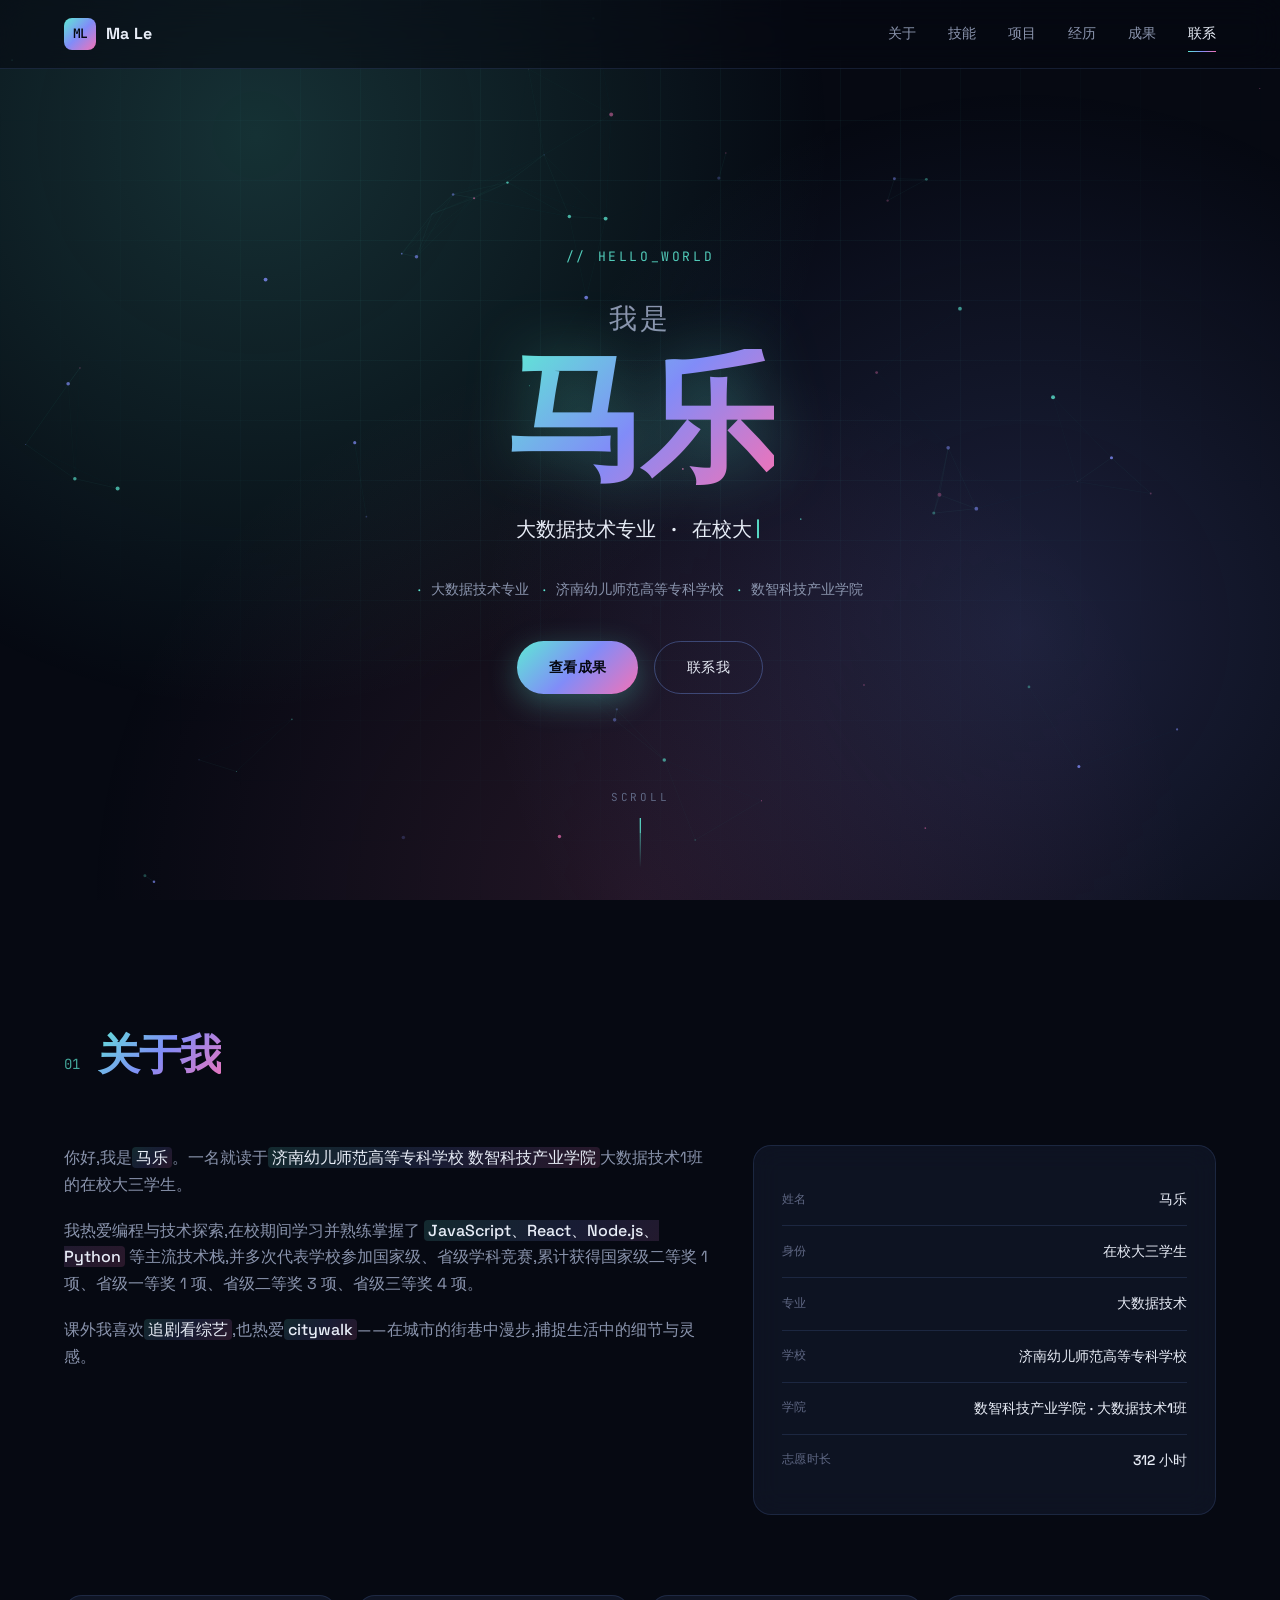
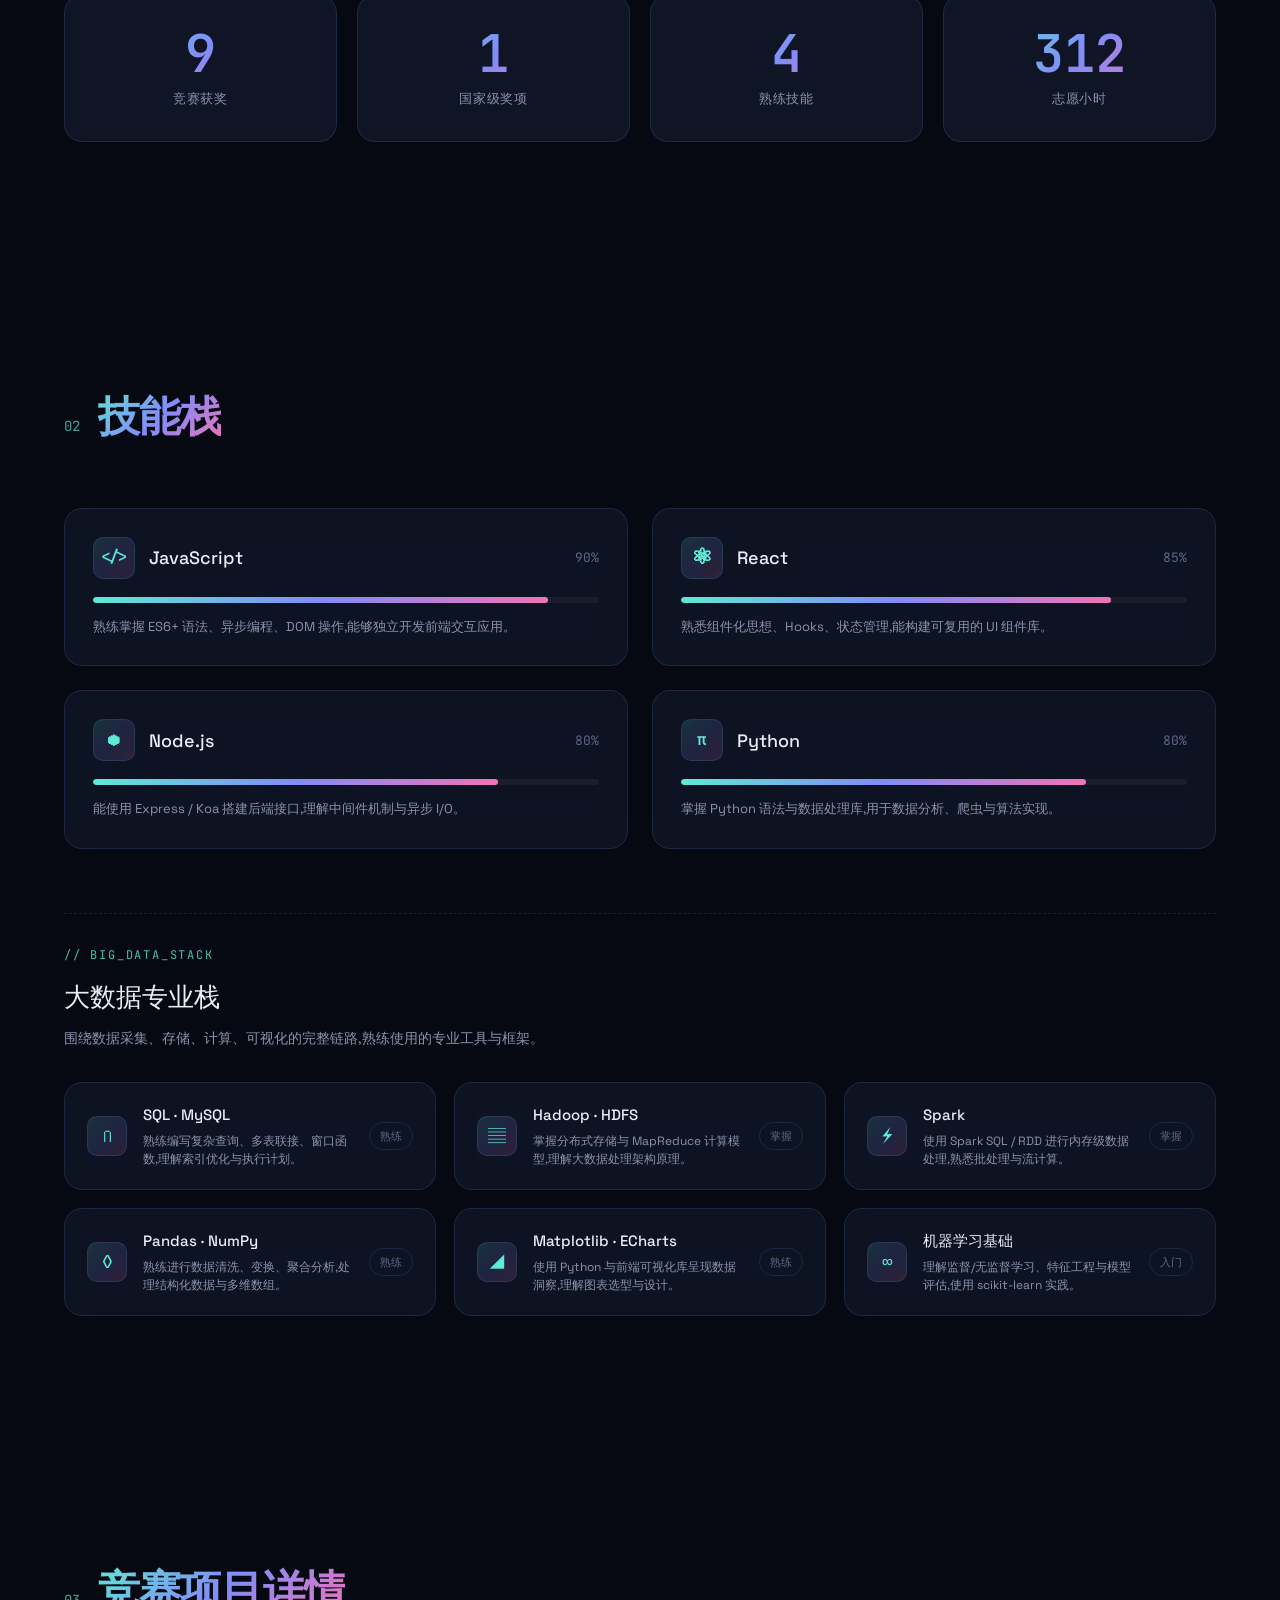
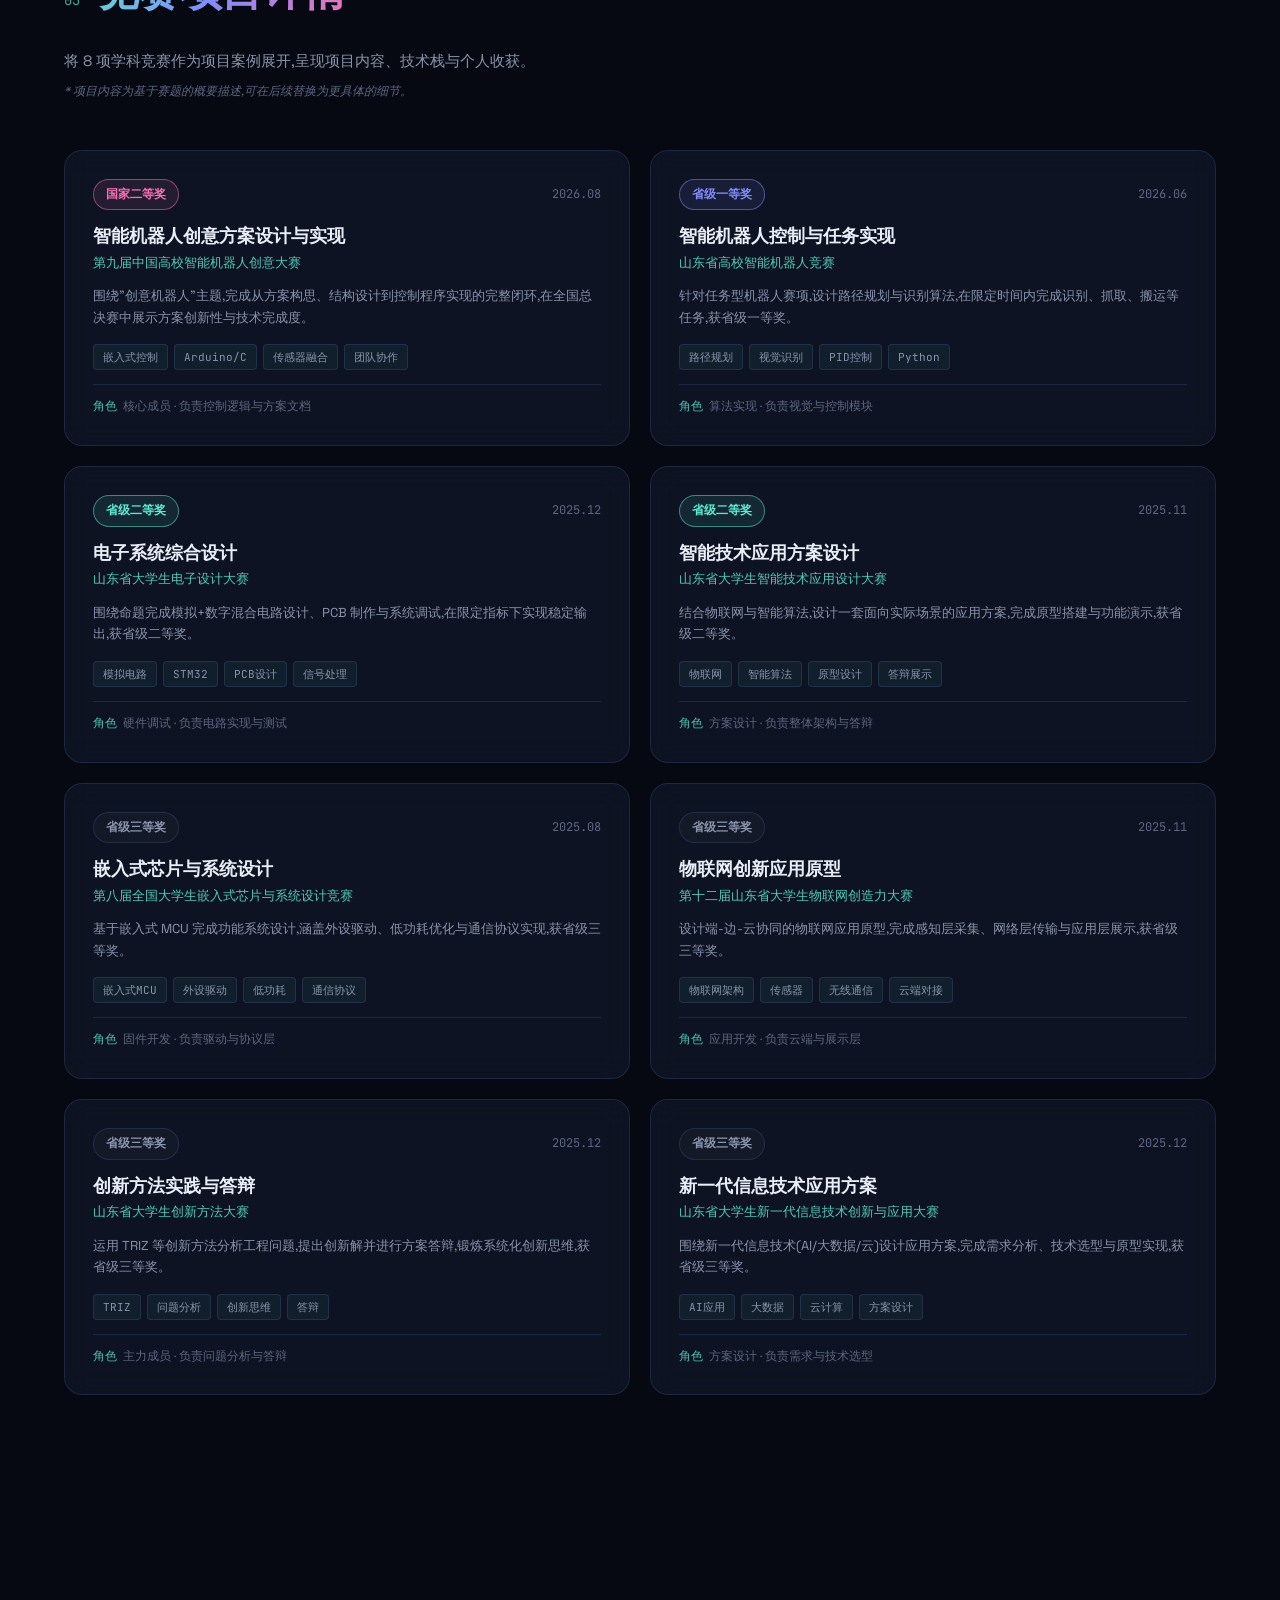
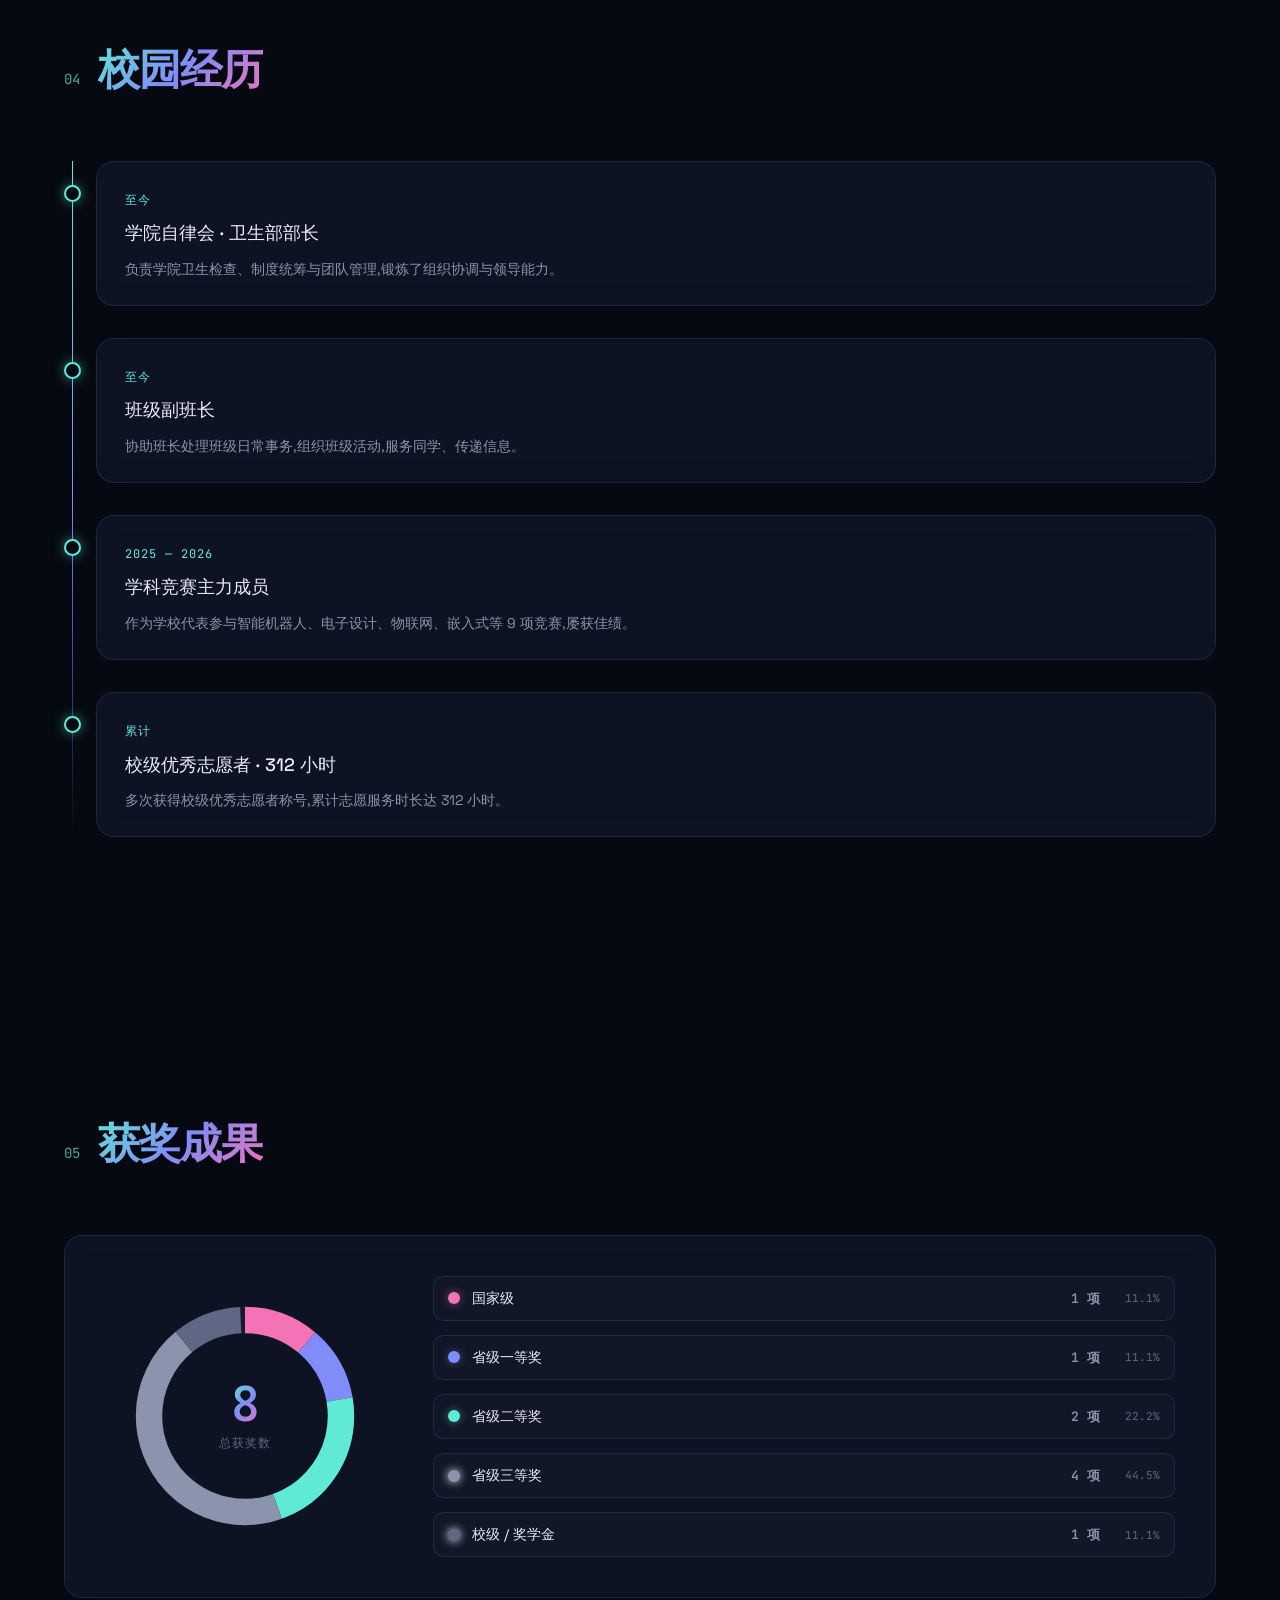
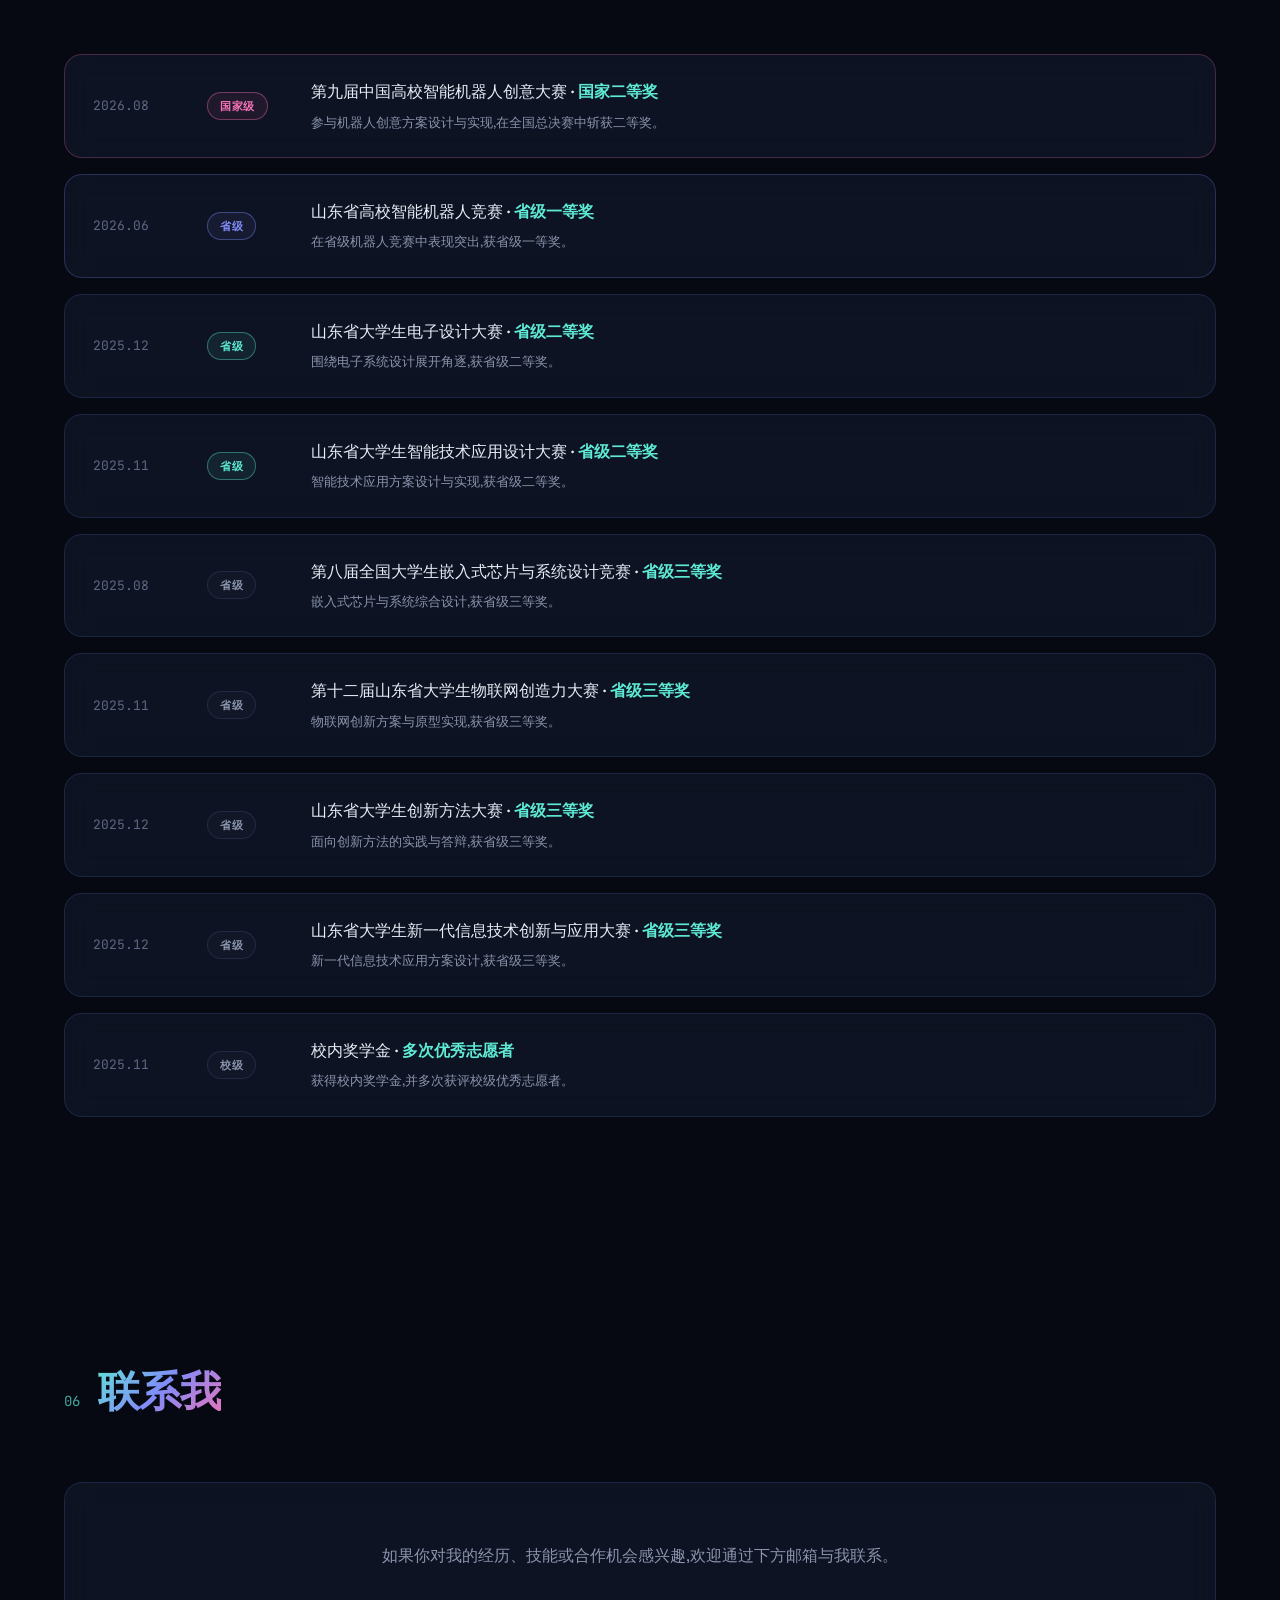
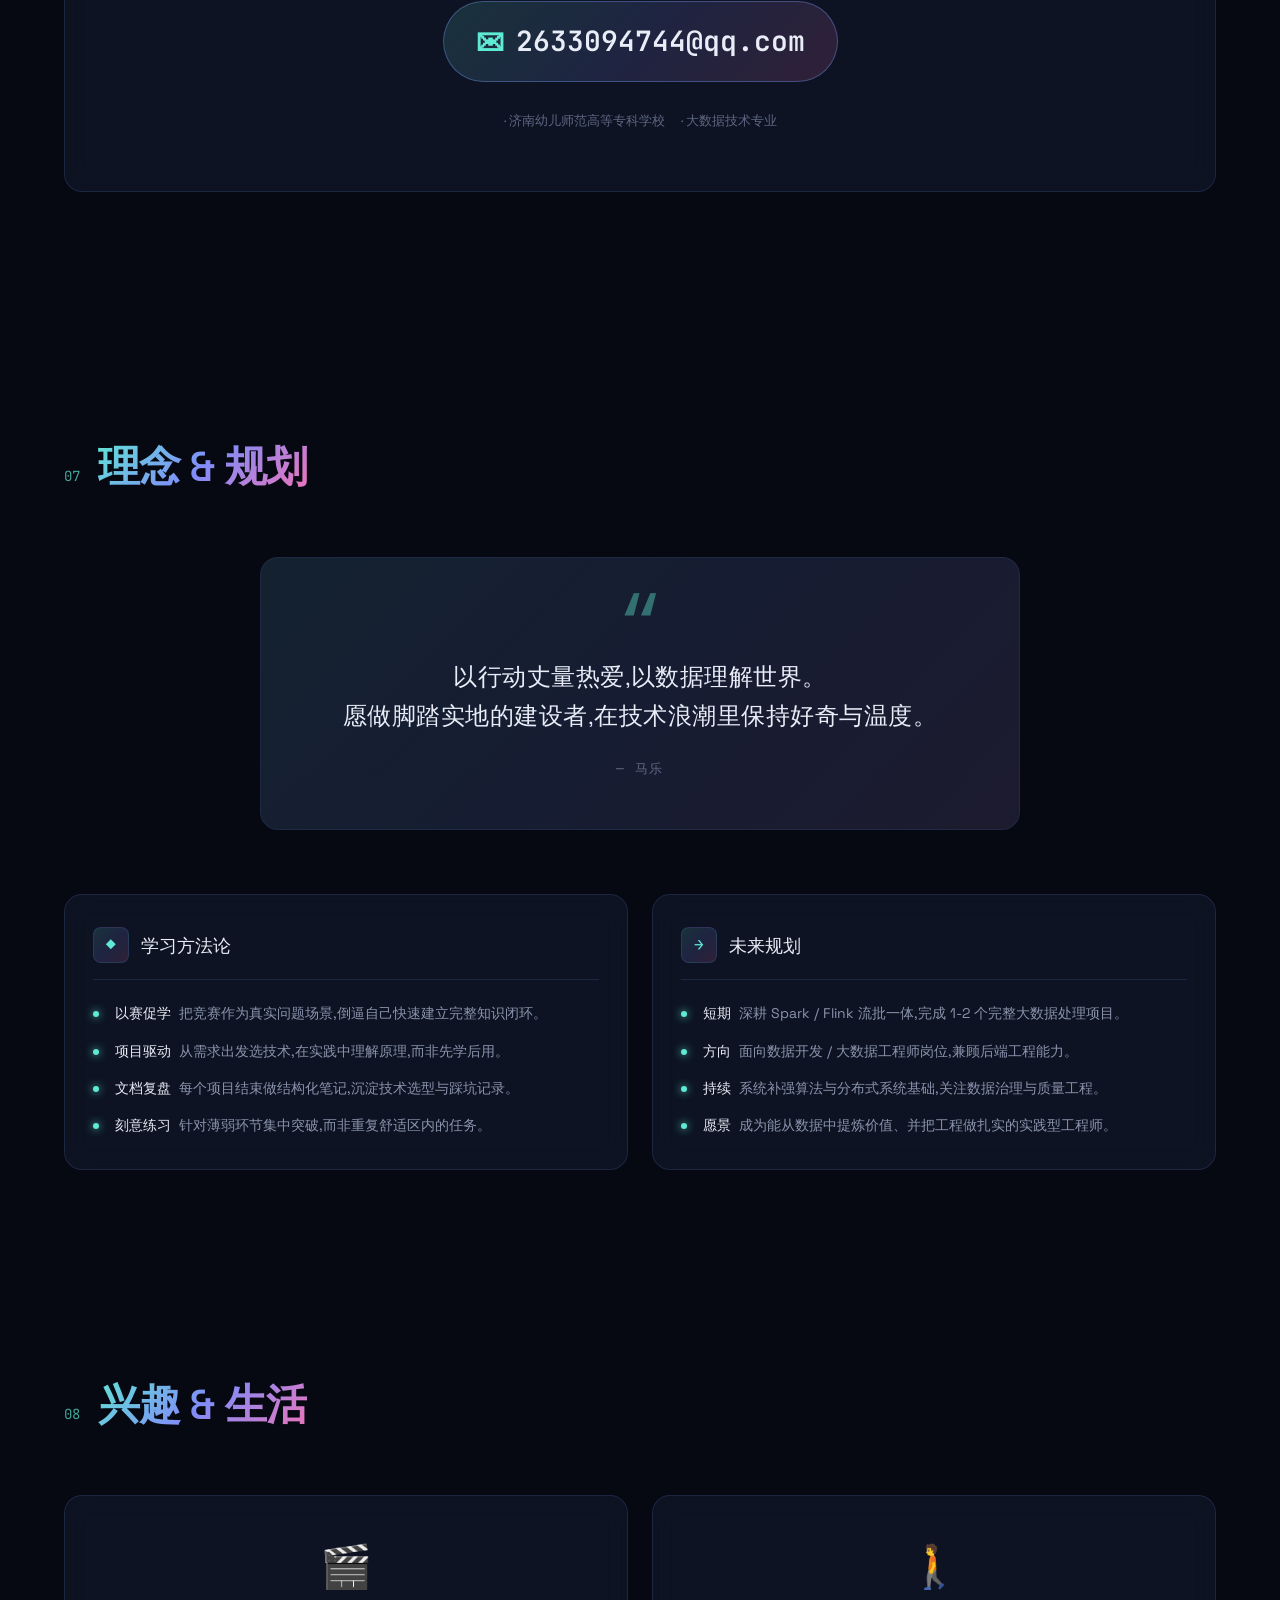
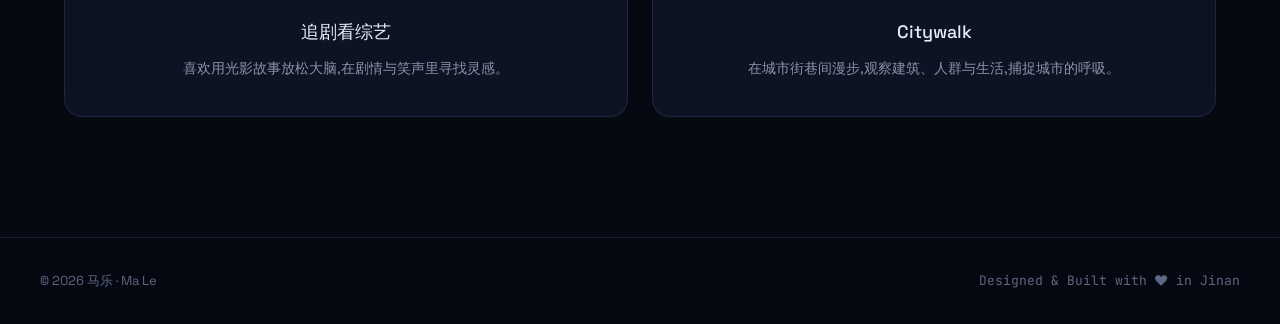
==== index.html @ dab9daa1 "Initial commit: personal portfolio website Big data technology student portfolio: skills, competitio" ====
<!DOCTYPE html>
<html lang="zh-CN">
<head>
<meta charset="UTF-8">
<meta name="viewport" content="width=device-width, initial-scale=1.0">
<title>马乐 | 大数据技术 · 个人主页</title>
<meta name="description" content="马乐,济南幼儿师范高等专科学校大数据技术专业在校生,热爱编程与竞赛,多次获国家级、省级奖项。">
<link rel="stylesheet" href="style.css">
<link rel="preconnect" href="https://fonts.googleapis.com">
<link rel="preconnect" href="https://fonts.gstatic.com" crossorigin>
<link href="https://fonts.googleapis.com/css2?family=JetBrains+Mono:wght@400;600&family=Space+Grotesk:wght@300;400;500;600;700&display=swap" rel="stylesheet">
</head>
<body>

<!-- 背景层 -->
<div class="bg-grid"></div>
<div class="bg-glow"></div>
<canvas id="particles"></canvas>

<!-- 导航 -->
<header class="nav">
  <div class="nav-inner">
    <a href="#hero" class="nav-logo">
      <span class="logo-mark">ML</span>
      <span class="logo-text">Ma Le</span>
    </a>
    <nav class="nav-links">
      <a href="#about" data-link>关于</a>
      <a href="#skills" data-link>技能</a>
      <a href="#projects" data-link>项目</a>
      <a href="#timeline" data-link>经历</a>
      <a href="#awards" data-link>成果</a>
      <a href="#contact" data-link>联系</a>
    </nav>
    <button class="nav-toggle" aria-label="切换菜单">
      <span></span><span></span><span></span>
    </button>
  </div>
</header>

<!-- Hero -->
<section id="hero" class="hero">
  <div class="hero-inner">
    <div class="hero-tag">// HELLO_WORLD</div>
    <h1 class="hero-title">
      <span class="title-line">我是</span>
      <span class="title-name" data-text="马乐">马乐</span>
    </h1>
    <p class="hero-sub">
      <span class="typed-text" id="typed"></span><span class="cursor">|</span>
    </p>
    <div class="hero-meta">
      <span class="meta-item"><i>·</i> 大数据技术专业</span>
      <span class="meta-item"><i>·</i> 济南幼儿师范高等专科学校</span>
      <span class="meta-item"><i>·</i> 数智科技产业学院</span>
    </div>
    <div class="hero-cta">
      <a href="#awards" class="btn btn-primary">查看成果</a>
      <a href="#contact" class="btn btn-ghost">联系我</a>
    </div>
  </div>
  <div class="scroll-hint">
    <span>SCROLL</span>
    <div class="scroll-line"></div>
  </div>
</section>

<!-- 关于 -->
<section id="about" class="section">
  <div class="section-head reveal">
    <span class="section-num">01</span>
    <h2 class="section-title">关于我</h2>
  </div>
  <div class="about-grid">
    <div class="about-text reveal">
      <p>你好,我是<strong>马乐</strong>。一名就读于<strong>济南幼儿师范高等专科学校 数智科技产业学院</strong>大数据技术1班的在校大三学生。</p>
      <p>我热爱编程与技术探索,在校期间学习并熟练掌握了 <strong>JavaScript、React、Node.js、Python</strong> 等主流技术栈,并多次代表学校参加国家级、省级学科竞赛,累计获得国家级二等奖 1 项、省级一等奖 1 项、省级二等奖 3 项、省级三等奖 4 项。</p>
      <p>课外我喜欢<strong>追剧看综艺</strong>,也热爱<strong>citywalk</strong>——在城市的街巷中漫步,捕捉生活中的细节与灵感。</p>
    </div>
    <div class="about-card reveal glass">
      <div class="card-row"><span class="k">姓名</span><span class="v">马乐</span></div>
      <div class="card-row"><span class="k">身份</span><span class="v">在校大三学生</span></div>
      <div class="card-row"><span class="k">专业</span><span class="v">大数据技术</span></div>
      <div class="card-row"><span class="k">学校</span><span class="v">济南幼儿师范高等专科学校</span></div>
      <div class="card-row"><span class="k">学院</span><span class="v">数智科技产业学院 · 大数据技术1班</span></div>
      <div class="card-row"><span class="k">志愿时长</span><span class="v">312 小时</span></div>
    </div>
  </div>

  <!-- 数据统计 -->
  <div class="stats reveal">
    <div class="stat-item">
      <span class="stat-num" data-count="9">0</span>
      <span class="stat-label">竞赛获奖</span>
    </div>
    <div class="stat-item">
      <span class="stat-num" data-count="1">0</span>
      <span class="stat-label">国家级奖项</span>
    </div>
    <div class="stat-item">
      <span class="stat-num" data-count="4">0</span>
      <span class="stat-label">熟练技能</span>
    </div>
    <div class="stat-item">
      <span class="stat-num" data-count="312">0</span>
      <span class="stat-label">志愿小时</span>
    </div>
  </div>
</section>

<!-- 技能 -->
<section id="skills" class="section">
  <div class="section-head reveal">
    <span class="section-num">02</span>
    <h2 class="section-title">技能栈</h2>
  </div>
  <div class="skills-grid">
    <article class="skill-card reveal glass" data-level="90">
      <div class="skill-head">
        <span class="skill-icon">&lt;/&gt;</span>
        <span class="skill-name">JavaScript</span>
        <span class="skill-pct">90%</span>
      </div>
      <div class="skill-bar"><span style="--w:90%"></span></div>
      <p class="skill-desc">熟练掌握 ES6+ 语法、异步编程、DOM 操作,能够独立开发前端交互应用。</p>
    </article>
    <article class="skill-card reveal glass" data-level="85">
      <div class="skill-head">
        <span class="skill-icon">⚛</span>
        <span class="skill-name">React</span>
        <span class="skill-pct">85%</span>
      </div>
      <div class="skill-bar"><span style="--w:85%"></span></div>
      <p class="skill-desc">熟悉组件化思想、Hooks、状态管理,能构建可复用的 UI 组件库。</p>
    </article>
    <article class="skill-card reveal glass" data-level="80">
      <div class="skill-head">
        <span class="skill-icon">⬢</span>
        <span class="skill-name">Node.js</span>
        <span class="skill-pct">80%</span>
      </div>
      <div class="skill-bar"><span style="--w:80%"></span></div>
      <p class="skill-desc">能使用 Express / Koa 搭建后端接口,理解中间件机制与异步 I/O。</p>
    </article>
    <article class="skill-card reveal glass" data-level="80">
      <div class="skill-head">
        <span class="skill-icon">π</span>
        <span class="skill-name">Python</span>
        <span class="skill-pct">80%</span>
      </div>
      <div class="skill-bar"><span style="--w:80%"></span></div>
      <p class="skill-desc">掌握 Python 语法与数据处理库,用于数据分析、爬虫与算法实现。</p>
    </article>
  </div>

  <!-- 大数据专业栈 -->
  <div class="section-sub reveal">
    <span class="sub-label">// BIG_DATA_STACK</span>
    <h3 class="sub-title">大数据专业栈</h3>
    <p class="sub-desc">围绕数据采集、存储、计算、可视化的完整链路,熟练使用的专业工具与框架。</p>
  </div>
  <div class="bigdata-grid">
    <div class="bd-item reveal glass">
      <span class="bd-icon">⋂</span>
      <div class="bd-body">
        <h4>SQL · MySQL</h4>
        <p>熟练编写复杂查询、多表联接、窗口函数,理解索引优化与执行计划。</p>
      </div>
      <span class="bd-level">熟练</span>
    </div>
    <div class="bd-item reveal glass">
      <span class="bd-icon">▤</span>
      <div class="bd-body">
        <h4>Hadoop · HDFS</h4>
        <p>掌握分布式存储与 MapReduce 计算模型,理解大数据处理架构原理。</p>
      </div>
      <span class="bd-level">掌握</span>
    </div>
    <div class="bd-item reveal glass">
      <span class="bd-icon">⚡</span>
      <div class="bd-body">
        <h4>Spark</h4>
        <p>使用 Spark SQL / RDD 进行内存级数据处理,熟悉批处理与流计算。</p>
      </div>
      <span class="bd-level">掌握</span>
    </div>
    <div class="bd-item reveal glass">
      <span class="bd-icon">◊</span>
      <div class="bd-body">
        <h4>Pandas · NumPy</h4>
        <p>熟练进行数据清洗、变换、聚合分析,处理结构化数据与多维数组。</p>
      </div>
      <span class="bd-level">熟练</span>
    </div>
    <div class="bd-item reveal glass">
      <span class="bd-icon">◢</span>
      <div class="bd-body">
        <h4>Matplotlib · ECharts</h4>
        <p>使用 Python 与前端可视化库呈现数据洞察,理解图表选型与设计。</p>
      </div>
      <span class="bd-level">熟练</span>
    </div>
    <div class="bd-item reveal glass">
      <span class="bd-icon">∞</span>
      <div class="bd-body">
        <h4>机器学习基础</h4>
        <p>理解监督/无监督学习、特征工程与模型评估,使用 scikit-learn 实践。</p>
      </div>
      <span class="bd-level">入门</span>
    </div>
  </div>
</section>

<!-- 竞赛项目详情 -->
<section id="projects" class="section">
  <div class="section-head reveal">
    <span class="section-num">03</span>
    <h2 class="section-title">竞赛项目详情</h2>
  </div>
  <p class="section-lead reveal">将 8 项学科竞赛作为项目案例展开,呈现项目内容、技术栈与个人收获。<span class="note">* 项目内容为基于赛题的概要描述,可在后续替换为更具体的细节。</span></p>
  <div class="projects-grid">
    <article class="project-card reveal glass">
      <div class="project-head">
        <span class="project-rank rank-national">国家二等奖</span>
        <span class="project-date">2026.08</span>
      </div>
      <h3 class="project-title">智能机器人创意方案设计与实现</h3>
      <p class="project-event">第九届中国高校智能机器人创意大赛</p>
      <p class="project-desc">围绕"创意机器人"主题,完成从方案构思、结构设计到控制程序实现的完整闭环,在全国总决赛中展示方案创新性与技术完成度。</p>
      <div class="project-tags">
        <span>嵌入式控制</span><span>Arduino/C</span><span>传感器融合</span><span>团队协作</span>
      </div>
      <div class="project-role">
        <span class="role-label">角色</span>核心成员 · 负责控制逻辑与方案文档
      </div>
    </article>

    <article class="project-card reveal glass">
      <div class="project-head">
        <span class="project-rank rank-pro1">省级一等奖</span>
        <span class="project-date">2026.06</span>
      </div>
      <h3 class="project-title">智能机器人控制与任务实现</h3>
      <p class="project-event">山东省高校智能机器人竞赛</p>
      <p class="project-desc">针对任务型机器人赛项,设计路径规划与识别算法,在限定时间内完成识别、抓取、搬运等任务,获省级一等奖。</p>
      <div class="project-tags">
        <span>路径规划</span><span>视觉识别</span><span>PID控制</span><span>Python</span>
      </div>
      <div class="project-role">
        <span class="role-label">角色</span>算法实现 · 负责视觉与控制模块
      </div>
    </article>

    <article class="project-card reveal glass">
      <div class="project-head">
        <span class="project-rank rank-pro2">省级二等奖</span>
        <span class="project-date">2025.12</span>
      </div>
      <h3 class="project-title">电子系统综合设计</h3>
      <p class="project-event">山东省大学生电子设计大赛</p>
      <p class="project-desc">围绕命题完成模拟+数字混合电路设计、PCB 制作与系统调试,在限定指标下实现稳定输出,获省级二等奖。</p>
      <div class="project-tags">
        <span>模拟电路</span><span>STM32</span><span>PCB设计</span><span>信号处理</span>
      </div>
      <div class="project-role">
        <span class="role-label">角色</span>硬件调试 · 负责电路实现与测试
      </div>
    </article>

    <article class="project-card reveal glass">
      <div class="project-head">
        <span class="project-rank rank-pro2">省级二等奖</span>
        <span class="project-date">2025.11</span>
      </div>
      <h3 class="project-title">智能技术应用方案设计</h3>
      <p class="project-event">山东省大学生智能技术应用设计大赛</p>
      <p class="project-desc">结合物联网与智能算法,设计一套面向实际场景的应用方案,完成原型搭建与功能演示,获省级二等奖。</p>
      <div class="project-tags">
        <span>物联网</span><span>智能算法</span><span>原型设计</span><span>答辩展示</span>
      </div>
      <div class="project-role">
        <span class="role-label">角色</span>方案设计 · 负责整体架构与答辩
      </div>
    </article>

    <article class="project-card reveal glass">
      <div class="project-head">
        <span class="project-rank rank-pro3">省级三等奖</span>
        <span class="project-date">2025.08</span>
      </div>
      <h3 class="project-title">嵌入式芯片与系统设计</h3>
      <p class="project-event">第八届全国大学生嵌入式芯片与系统设计竞赛</p>
      <p class="project-desc">基于嵌入式 MCU 完成功能系统设计,涵盖外设驱动、低功耗优化与通信协议实现,获省级三等奖。</p>
      <div class="project-tags">
        <span>嵌入式MCU</span><span>外设驱动</span><span>低功耗</span><span>通信协议</span>
      </div>
      <div class="project-role">
        <span class="role-label">角色</span>固件开发 · 负责驱动与协议层
      </div>
    </article>

    <article class="project-card reveal glass">
      <div class="project-head">
        <span class="project-rank rank-pro3">省级三等奖</span>
        <span class="project-date">2025.11</span>
      </div>
      <h3 class="project-title">物联网创新应用原型</h3>
      <p class="project-event">第十二届山东省大学生物联网创造力大赛</p>
      <p class="project-desc">设计端-边-云协同的物联网应用原型,完成感知层采集、网络层传输与应用层展示,获省级三等奖。</p>
      <div class="project-tags">
        <span>物联网架构</span><span>传感器</span><span>无线通信</span><span>云端对接</span>
      </div>
      <div class="project-role">
        <span class="role-label">角色</span>应用开发 · 负责云端与展示层
      </div>
    </article>

    <article class="project-card reveal glass">
      <div class="project-head">
        <span class="project-rank rank-pro3">省级三等奖</span>
        <span class="project-date">2025.12</span>
      </div>
      <h3 class="project-title">创新方法实践与答辩</h3>
      <p class="project-event">山东省大学生创新方法大赛</p>
      <p class="project-desc">运用 TRIZ 等创新方法分析工程问题,提出创新解并进行方案答辩,锻炼系统化创新思维,获省级三等奖。</p>
      <div class="project-tags">
        <span>TRIZ</span><span>问题分析</span><span>创新思维</span><span>答辩</span>
      </div>
      <div class="project-role">
        <span class="role-label">角色</span>主力成员 · 负责问题分析与答辩
      </div>
    </article>

    <article class="project-card reveal glass">
      <div class="project-head">
        <span class="project-rank rank-pro3">省级三等奖</span>
        <span class="project-date">2025.12</span>
      </div>
      <h3 class="project-title">新一代信息技术应用方案</h3>
      <p class="project-event">山东省大学生新一代信息技术创新与应用大赛</p>
      <p class="project-desc">围绕新一代信息技术(AI/大数据/云)设计应用方案,完成需求分析、技术选型与原型实现,获省级三等奖。</p>
      <div class="project-tags">
        <span>AI应用</span><span>大数据</span><span>云计算</span><span>方案设计</span>
      </div>
      <div class="project-role">
        <span class="role-label">角色</span>方案设计 · 负责需求与技术选型
      </div>
    </article>
  </div>
</section>

<!-- 经历时间线 -->
<section id="timeline" class="section">
  <div class="section-head reveal">
    <span class="section-num">04</span>
    <h2 class="section-title">校园经历</h2>
  </div>
  <div class="timeline">
    <div class="tl-item reveal">
      <div class="tl-dot"></div>
      <div class="tl-content glass">
        <span class="tl-date">至今</span>
        <h3>学院自律会 · 卫生部部长</h3>
        <p>负责学院卫生检查、制度统筹与团队管理,锻炼了组织协调与领导能力。</p>
      </div>
    </div>
    <div class="tl-item reveal">
      <div class="tl-dot"></div>
      <div class="tl-content glass">
        <span class="tl-date">至今</span>
        <h3>班级副班长</h3>
        <p>协助班长处理班级日常事务,组织班级活动,服务同学、传递信息。</p>
      </div>
    </div>
    <div class="tl-item reveal">
      <div class="tl-dot"></div>
      <div class="tl-content glass">
        <span class="tl-date">2025 — 2026</span>
        <h3>学科竞赛主力成员</h3>
        <p>作为学校代表参与智能机器人、电子设计、物联网、嵌入式等 9 项竞赛,屡获佳绩。</p>
      </div>
    </div>
    <div class="tl-item reveal">
      <div class="tl-dot"></div>
      <div class="tl-content glass">
        <span class="tl-date">累计</span>
        <h3>校级优秀志愿者 · 312 小时</h3>
        <p>多次获得校级优秀志愿者称号,累计志愿服务时长达 312 小时。</p>
      </div>
    </div>
  </div>
</section>

<!-- 成果奖项 -->
<section id="awards" class="section">
  <div class="section-head reveal">
    <span class="section-num">05</span>
    <h2 class="section-title">获奖成果</h2>
  </div>

  <!-- 获奖分布可视化 -->
  <div class="awards-viz reveal glass">
    <div class="viz-chart">
      <svg viewBox="0 0 200 200" class="donut" id="donutChart">
        <circle class="donut-bg" cx="100" cy="100" r="80"></circle>
        <!-- 段由 JS 绘制 -->
        <g id="donutSegments"></g>
      </svg>
      <div class="viz-center">
        <span class="viz-total" data-count="9">0</span>
        <span class="viz-label">总获奖数</span>
      </div>
    </div>
    <div class="viz-legend">
      <div class="legend-item">
        <span class="legend-dot dot-national"></span>
        <span class="legend-name">国家级</span>
        <span class="legend-val">1 项</span>
        <span class="legend-pct">11.1%</span>
      </div>
      <div class="legend-item">
        <span class="legend-dot dot-pro1"></span>
        <span class="legend-name">省级一等奖</span>
        <span class="legend-val">1 项</span>
        <span class="legend-pct">11.1%</span>
      </div>
      <div class="legend-item">
        <span class="legend-dot dot-pro2"></span>
        <span class="legend-name">省级二等奖</span>
        <span class="legend-val">2 项</span>
        <span class="legend-pct">22.2%</span>
      </div>
      <div class="legend-item">
        <span class="legend-dot dot-pro3"></span>
        <span class="legend-name">省级三等奖</span>
        <span class="legend-val">4 项</span>
        <span class="legend-pct">44.5%</span>
      </div>
      <div class="legend-item">
        <span class="legend-dot dot-school"></span>
        <span class="legend-name">校级 / 奖学金</span>
        <span class="legend-val">1 项</span>
        <span class="legend-pct">11.1%</span>
      </div>
    </div>
  </div>

  <div class="awards-list">
    <div class="award-item reveal glass level-national">
      <span class="award-date">2026.08</span>
      <span class="award-tag tag-national">国家级</span>
      <div class="award-body">
        <h3>第九届中国高校智能机器人创意大赛 · <span class="award-rank">国家二等奖</span></h3>
        <p>参与机器人创意方案设计与实现,在全国总决赛中斩获二等奖。</p>
      </div>
    </div>
    <div class="award-item reveal glass level-provincial-1">
      <span class="award-date">2026.06</span>
      <span class="award-tag tag-pro1">省级</span>
      <div class="award-body">
        <h3>山东省高校智能机器人竞赛 · <span class="award-rank">省级一等奖</span></h3>
        <p>在省级机器人竞赛中表现突出,获省级一等奖。</p>
      </div>
    </div>
    <div class="award-item reveal glass level-provincial-2">
      <span class="award-date">2025.12</span>
      <span class="award-tag tag-pro2">省级</span>
      <div class="award-body">
        <h3>山东省大学生电子设计大赛 · <span class="award-rank">省级二等奖</span></h3>
        <p>围绕电子系统设计展开角逐,获省级二等奖。</p>
      </div>
    </div>
    <div class="award-item reveal glass level-provincial-2">
      <span class="award-date">2025.11</span>
      <span class="award-tag tag-pro2">省级</span>
      <div class="award-body">
        <h3>山东省大学生智能技术应用设计大赛 · <span class="award-rank">省级二等奖</span></h3>
        <p>智能技术应用方案设计与实现,获省级二等奖。</p>
      </div>
    </div>
    <div class="award-item reveal glass level-provincial-3">
      <span class="award-date">2025.08</span>
      <span class="award-tag tag-pro3">省级</span>
      <div class="award-body">
        <h3>第八届全国大学生嵌入式芯片与系统设计竞赛 · <span class="award-rank">省级三等奖</span></h3>
        <p>嵌入式芯片与系统综合设计,获省级三等奖。</p>
      </div>
    </div>
    <div class="award-item reveal glass level-provincial-3">
      <span class="award-date">2025.11</span>
      <span class="award-tag tag-pro3">省级</span>
      <div class="award-body">
        <h3>第十二届山东省大学生物联网创造力大赛 · <span class="award-rank">省级三等奖</span></h3>
        <p>物联网创新方案与原型实现,获省级三等奖。</p>
      </div>
    </div>
    <div class="award-item reveal glass level-provincial-3">
      <span class="award-date">2025.12</span>
      <span class="award-tag tag-pro3">省级</span>
      <div class="award-body">
        <h3>山东省大学生创新方法大赛 · <span class="award-rank">省级三等奖</span></h3>
        <p>面向创新方法的实践与答辩,获省级三等奖。</p>
      </div>
    </div>
    <div class="award-item reveal glass level-provincial-3">
      <span class="award-date">2025.12</span>
      <span class="award-tag tag-pro3">省级</span>
      <div class="award-body">
        <h3>山东省大学生新一代信息技术创新与应用大赛 · <span class="award-rank">省级三等奖</span></h3>
        <p>新一代信息技术应用方案设计,获省级三等奖。</p>
      </div>
    </div>
    <div class="award-item reveal glass level-school">
      <span class="award-date">2025.11</span>
      <span class="award-tag tag-school">校级</span>
      <div class="award-body">
        <h3>校内奖学金 · <span class="award-rank">多次优秀志愿者</span></h3>
        <p>获得校内奖学金,并多次获评校级优秀志愿者。</p>
      </div>
    </div>
  </div>
</section>

<!-- 联系 -->
<section id="contact" class="section">
  <div class="section-head reveal">
    <span class="section-num">06</span>
    <h2 class="section-title">联系我</h2>
  </div>
  <div class="contact-wrap reveal glass">
    <p class="contact-lead">如果你对我的经历、技能或合作机会感兴趣,欢迎通过下方邮箱与我联系。</p>
    <a href="mailto:2633094744@qq.com" class="contact-email">
      <span class="email-icon">✉</span>
      2633094744@qq.com
    </a>
    <div class="contact-extra">
      <span>· 济南幼儿师范高等专科学校</span>
      <span>· 大数据技术专业</span>
    </div>
  </div>
</section>

<!-- 理念 & 规划 -->
<section id="vision" class="section">
  <div class="section-head reveal">
    <span class="section-num">07</span>
    <h2 class="section-title">理念 &amp; 规划</h2>
  </div>

  <!-- 个人理念引言 -->
  <div class="manifesto reveal">
    <span class="manifesto-quote">“</span>
    <p class="manifesto-text">以行动丈量热爱,以数据理解世界。<br>愿做脚踏实地的建设者,在技术浪潮里保持好奇与温度。</p>
    <span class="manifesto-attr">— 马乐</span>
  </div>

  <!-- 学习方法论 + 未来规划 -->
  <div class="vision-grid">
    <div class="vision-col reveal glass">
      <div class="vision-head">
        <span class="vision-icon">◆</span>
        <h3>学习方法论</h3>
      </div>
      <ul class="vision-list">
        <li><strong>以赛促学</strong>把竞赛作为真实问题场景,倒逼自己快速建立完整知识闭环。</li>
        <li><strong>项目驱动</strong>从需求出发选技术,在实践中理解原理,而非先学后用。</li>
        <li><strong>文档复盘</strong>每个项目结束做结构化笔记,沉淀技术选型与踩坑记录。</li>
        <li><strong>刻意练习</strong>针对薄弱环节集中突破,而非重复舒适区内的任务。</li>
      </ul>
    </div>

    <div class="vision-col reveal glass">
      <div class="vision-head">
        <span class="vision-icon">→</span>
        <h3>未来规划</h3>
      </div>
      <ul class="vision-list">
        <li><strong>短期</strong>深耕 Spark / Flink 流批一体,完成 1-2 个完整大数据处理项目。</li>
        <li><strong>方向</strong>面向数据开发 / 大数据工程师岗位,兼顾后端工程能力。</li>
        <li><strong>持续</strong>系统补强算法与分布式系统基础,关注数据治理与质量工程。</li>
        <li><strong>愿景</strong>成为能从数据中提炼价值、并把工程做扎实的实践型工程师。</li>
      </ul>
    </div>
  </div>
</section>

<!-- 兴趣 -->
<section id="interests" class="section section-mini">
  <div class="section-head reveal">
    <span class="section-num">08</span>
    <h2 class="section-title">兴趣 &amp; 生活</h2>
  </div>
  <div class="interest-grid">
    <div class="interest-card reveal glass">
      <span class="interest-emoji">🎬</span>
      <h3>追剧看综艺</h3>
      <p>喜欢用光影故事放松大脑,在剧情与笑声里寻找灵感。</p>
    </div>
    <div class="interest-card reveal glass">
      <span class="interest-emoji">🚶</span>
      <h3>Citywalk</h3>
      <p>在城市街巷间漫步,观察建筑、人群与生活,捕捉城市的呼吸。</p>
    </div>
  </div>
</section>

<footer class="footer">
  <div class="footer-inner">
    <span>© 2026 马乐 · Ma Le</span>
    <span class="footer-tag">Designed &amp; Built with ❤ in Jinan</span>
  </div>
</footer>

<script src="script.js"></script>
</body>
</html>
---- style.css ----
/* ===== 重置 & 变量 ===== */
*, *::before, *::after { box-sizing: border-box; margin: 0; padding: 0; }
:root {
  --bg: #060912;
  --bg-2: #0a0f1f;
  --surface: rgba(20, 28, 48, 0.55);
  --surface-2: rgba(30, 40, 68, 0.4);
  --line: rgba(120, 160, 255, 0.14);
  --line-strong: rgba(120, 160, 255, 0.35);
  --text: #e8edf7;
  --text-dim: #8a94ad;
  --text-mute: #5e6783;
  --accent: #5eead4;
  --accent-2: #818cf8;
  --accent-3: #f472b6;
  --grad: linear-gradient(135deg, #5eead4 0%, #818cf8 50%, #f472b6 100%);
  --grad-soft: linear-gradient(135deg, rgba(94,234,212,0.15), rgba(129,140,248,0.15), rgba(244,114,182,0.15));
  --shadow-glow: 0 0 40px rgba(94, 234, 212, 0.18);
  --font-sans: 'Space Grotesk', 'PingFang SC', 'Microsoft YaHei', sans-serif;
  --font-mono: 'JetBrains Mono', 'Courier New', monospace;
  --radius: 18px;
  --max: 1200px;
}
html { scroll-behavior: smooth; }
body {
  font-family: var(--font-sans);
  background: var(--bg);
  color: var(--text);
  line-height: 1.65;
  overflow-x: hidden;
  position: relative;
  min-height: 100vh;
}
a { color: inherit; text-decoration: none; transition: color .25s; }
a:hover { color: var(--accent); }
img { max-width: 100%; display: block; }
section { position: relative; z-index: 2; }

/* ===== 背景层 ===== */
.bg-grid {
  position: fixed; inset: 0; z-index: 0;
  background-image:
    linear-gradient(rgba(94, 234, 212, 0.04) 1px, transparent 1px),
    linear-gradient(90deg, rgba(94, 234, 212, 0.04) 1px, transparent 1px);
  background-size: 60px 60px;
  mask-image: radial-gradient(ellipse at 50% 30%, #000 30%, transparent 75%);
  -webkit-mask-image: radial-gradient(ellipse at 50% 30%, #000 30%, transparent 75%);
}
.bg-glow {
  position: fixed; inset: 0; z-index: 0; pointer-events: none;
  background:
    radial-gradient(circle at 20% 15%, rgba(94, 234, 212, 0.18), transparent 45%),
    radial-gradient(circle at 80% 70%, rgba(129, 140, 248, 0.18), transparent 45%),
    radial-gradient(circle at 50% 100%, rgba(244, 114, 182, 0.12), transparent 50%);
}
#particles {
  position: fixed; inset: 0; z-index: 1; pointer-events: none;
}

/* ===== 通用工具 ===== */
.glass {
  background: var(--surface);
  backdrop-filter: blur(14px);
  -webkit-backdrop-filter: blur(14px);
  border: 1px solid var(--line);
  border-radius: var(--radius);
}
.section {
  max-width: var(--max);
  margin: 0 auto;
  padding: 120px 24px;
}
.section-mini { padding: 80px 24px 120px; }
.section-head {
  display: flex; align-items: baseline; gap: 18px;
  margin-bottom: 56px;
}
.section-num {
  font-family: var(--font-mono);
  font-size: 14px;
  color: var(--accent);
  opacity: 0.7;
}
.section-title {
  font-size: clamp(28px, 4vw, 42px);
  font-weight: 600;
  letter-spacing: -0.02em;
  background: var(--grad);
  -webkit-background-clip: text;
  background-clip: text;
  color: transparent;
}
.reveal {
  opacity: 0;
  transform: translateY(40px);
  transition: opacity .8s cubic-bezier(.2,.7,.3,1), transform .8s cubic-bezier(.2,.7,.3,1);
}
.reveal.visible {
  opacity: 1;
  transform: translateY(0);
}

/* ===== 导航 ===== */
.nav {
  position: fixed; top: 0; left: 0; right: 0;
  z-index: 100;
  padding: 18px 0;
  backdrop-filter: blur(16px);
  -webkit-backdrop-filter: blur(16px);
  background: rgba(6, 9, 18, 0.55);
  border-bottom: 1px solid var(--line);
  transition: padding .3s;
}
.nav.scrolled { padding: 12px 0; }
.nav-inner {
  max-width: var(--max);
  margin: 0 auto;
  padding: 0 24px;
  display: flex; align-items: center; justify-content: space-between;
}
.nav-logo {
  display: flex; align-items: center; gap: 10px;
  font-weight: 700;
}
.logo-mark {
  display: inline-flex; align-items: center; justify-content: center;
  width: 32px; height: 32px;
  font-family: var(--font-mono);
  font-size: 13px; font-weight: 600;
  background: var(--grad);
  color: #060912;
  border-radius: 8px;
  letter-spacing: -0.04em;
}
.logo-text { letter-spacing: 0.02em; }
.nav-links {
  display: flex; gap: 32px;
  font-size: 14px;
}
.nav-links a {
  position: relative;
  color: var(--text-dim);
  padding: 4px 0;
}
.nav-links a::after {
  content: ''; position: absolute; left: 0; bottom: -2px;
  width: 0; height: 1px;
  background: var(--grad);
  transition: width .3s;
}
.nav-links a:hover, .nav-links a.active {
  color: var(--text);
}
.nav-links a:hover::after, .nav-links a.active::after {
  width: 100%;
}
.nav-toggle {
  display: none; flex-direction: column; gap: 5px;
  background: none; border: none; cursor: pointer;
  padding: 8px;
}
.nav-toggle span {
  display: block; width: 22px; height: 2px;
  background: var(--text); border-radius: 2px;
  transition: .3s;
}
.nav-toggle.open span:nth-child(1) { transform: translateY(7px) rotate(45deg); }
.nav-toggle.open span:nth-child(2) { opacity: 0; }
.nav-toggle.open span:nth-child(3) { transform: translateY(-7px) rotate(-45deg); }

/* ===== Hero ===== */
.hero {
  min-height: 100vh;
  display: flex; flex-direction: column;
  align-items: center; justify-content: center;
  text-align: center;
  padding: 100px 24px 60px;
  position: relative;
}
.hero-inner { max-width: 900px; }
.hero-tag {
  font-family: var(--font-mono);
  font-size: 13px;
  color: var(--accent);
  letter-spacing: 0.2em;
  margin-bottom: 28px;
  opacity: 0.85;
}
.hero-title {
  display: flex; flex-direction: column;
  align-items: center; gap: 8px;
  margin-bottom: 24px;
}
.title-line {
  font-size: clamp(20px, 2.5vw, 28px);
  font-weight: 400;
  color: var(--text-dim);
  letter-spacing: 0.1em;
}
.title-name {
  font-size: clamp(64px, 12vw, 140px);
  font-weight: 700;
  letter-spacing: -0.04em;
  line-height: 1;
  background: var(--grad);
  -webkit-background-clip: text;
  background-clip: text;
  color: transparent;
  position: relative;
  filter: drop-shadow(0 0 30px rgba(94, 234, 212, 0.35));
  animation: float 6s ease-in-out infinite;
}
@keyframes float {
  0%, 100% { transform: translateY(0); }
  50% { transform: translateY(-8px); }
}
.hero-sub {
  font-family: var(--font-mono);
  font-size: clamp(16px, 2vw, 20px);
  color: var(--text);
  min-height: 1.5em;
  margin-bottom: 32px;
}
.cursor {
  display: inline-block;
  color: var(--accent);
  animation: blink 1s steps(2) infinite;
}
@keyframes blink { 50% { opacity: 0; } }
.hero-meta {
  display: flex; flex-wrap: wrap; justify-content: center; gap: 14px;
  color: var(--text-dim);
  font-size: 14px;
  margin-bottom: 40px;
}
.meta-item i {
  color: var(--accent);
  margin-right: 6px;
  font-style: normal;
}
.hero-cta {
  display: flex; gap: 16px; justify-content: center; flex-wrap: wrap;
}
.btn {
  display: inline-flex; align-items: center; justify-content: center;
  padding: 14px 32px;
  font-size: 14px; font-weight: 500;
  border-radius: 999px;
  transition: all .3s;
  cursor: pointer;
  letter-spacing: 0.02em;
}
.btn-primary {
  background: var(--grad);
  color: #060912;
  font-weight: 600;
  box-shadow: 0 8px 30px rgba(94, 234, 212, 0.3);
}
.btn-primary:hover {
  transform: translateY(-2px);
  box-shadow: 0 12px 40px rgba(94, 234, 212, 0.45);
}
.btn-ghost {
  background: transparent;
  border: 1px solid var(--line-strong);
  color: var(--text);
}
.btn-ghost:hover {
  border-color: var(--accent);
  color: var(--accent);
  background: rgba(94, 234, 212, 0.05);
}
.scroll-hint {
  position: absolute; bottom: 32px; left: 50%;
  transform: translateX(-50%);
  display: flex; flex-direction: column; align-items: center; gap: 12px;
  font-family: var(--font-mono);
  font-size: 11px;
  letter-spacing: 0.25em;
  color: var(--text-mute);
}
.scroll-line {
  width: 1px; height: 50px;
  background: linear-gradient(to bottom, var(--accent), transparent);
  position: relative;
  overflow: hidden;
}
.scroll-line::before {
  content: ''; position: absolute; top: 0; left: 0;
  width: 100%; height: 30%;
  background: var(--accent);
  animation: scrollDown 2s ease-in-out infinite;
}
@keyframes scrollDown {
  0% { transform: translateY(-100%); }
  100% { transform: translateY(330%); }
}

/* ===== 关于 ===== */
.about-grid {
  display: grid;
  grid-template-columns: 1.4fr 1fr;
  gap: 40px;
  margin-bottom: 80px;
}
.about-text p {
  margin-bottom: 20px;
  color: var(--text-dim);
  font-size: 16px;
}
.about-text strong {
  color: var(--text);
  font-weight: 500;
  background: var(--grad-soft);
  padding: 0 4px;
  border-radius: 4px;
}
.about-card {
  padding: 28px;
}
.card-row {
  display: flex; justify-content: space-between; align-items: center;
  padding: 14px 0;
  border-bottom: 1px solid var(--line);
  font-size: 14px;
}
.card-row:last-child { border-bottom: none; }
.card-row .k {
  color: var(--text-mute);
  font-family: var(--font-mono);
  font-size: 12px;
  letter-spacing: 0.05em;
}
.card-row .v {
  color: var(--text);
  text-align: right;
  font-weight: 500;
}

/* 统计 */
.stats {
  display: grid;
  grid-template-columns: repeat(4, 1fr);
  gap: 20px;
}
.stat-item {
  text-align: center;
  padding: 32px 16px;
  border: 1px solid var(--line);
  border-radius: var(--radius);
  background: var(--surface-2);
  transition: all .3s;
  position: relative;
  overflow: hidden;
}
.stat-item::before {
  content: ''; position: absolute; top: 0; left: -100%;
  width: 100%; height: 100%;
  background: linear-gradient(90deg, transparent, rgba(94, 234, 212, 0.08), transparent);
  transition: left .8s;
}
.stat-item:hover::before { left: 100%; }
.stat-item:hover {
  border-color: var(--accent);
  transform: translateY(-4px);
}
.stat-num {
  display: block;
  font-family: var(--font-mono);
  font-size: clamp(36px, 5vw, 52px);
  font-weight: 600;
  background: var(--grad);
  -webkit-background-clip: text;
  background-clip: text;
  color: transparent;
  line-height: 1;
}
.stat-label {
  display: block;
  font-size: 13px;
  color: var(--text-dim);
  margin-top: 8px;
  letter-spacing: 0.05em;
}

/* ===== 技能 ===== */
.skills-grid {
  display: grid;
  grid-template-columns: repeat(2, 1fr);
  gap: 24px;
}
.skill-card {
  padding: 28px;
  transition: all .35s;
  position: relative;
  overflow: hidden;
}
.skill-card::after {
  content: ''; position: absolute; inset: 0;
  background: radial-gradient(circle at var(--mx, 50%) var(--my, 50%), rgba(94, 234, 212, 0.08), transparent 40%);
  opacity: 0; transition: opacity .3s;
  pointer-events: none;
}
.skill-card:hover::after { opacity: 1; }
.skill-card:hover {
  border-color: var(--line-strong);
  transform: translateY(-4px);
}
.skill-head {
  display: flex; align-items: center; gap: 14px;
  margin-bottom: 18px;
}
.skill-icon {
  display: inline-flex; align-items: center; justify-content: center;
  width: 42px; height: 42px;
  font-family: var(--font-mono);
  font-size: 16px; font-weight: 600;
  background: var(--grad-soft);
  border: 1px solid var(--line);
  border-radius: 10px;
  color: var(--accent);
}
.skill-name {
  font-size: 18px; font-weight: 500;
}
.skill-pct {
  margin-left: auto;
  font-family: var(--font-mono);
  font-size: 13px;
  color: var(--text-mute);
}
.skill-bar {
  height: 6px;
  background: rgba(255, 255, 255, 0.05);
  border-radius: 3px;
  overflow: hidden;
  margin-bottom: 14px;
}
.skill-bar span {
  display: block;
  width: 0;
  height: 100%;
  background: var(--grad);
  border-radius: 3px;
  transition: width 1.4s cubic-bezier(.2,.7,.3,1);
}
.skill-card.visible .skill-bar span {
  width: var(--w);
}
.skill-desc {
  font-size: 13px;
  color: var(--text-dim);
  line-height: 1.6;
}

/* ===== 时间线 ===== */
.timeline {
  position: relative;
  padding-left: 32px;
}
.timeline::before {
  content: ''; position: absolute;
  left: 8px; top: 0; bottom: 0;
  width: 1px;
  background: linear-gradient(to bottom, var(--accent), var(--accent-2), transparent);
}
.tl-item {
  position: relative;
  margin-bottom: 32px;
}
.tl-dot {
  position: absolute;
  left: -32px; top: 24px;
  width: 17px; height: 17px;
  background: var(--bg);
  border: 2px solid var(--accent);
  border-radius: 50%;
  box-shadow: 0 0 12px rgba(94, 234, 212, 0.5);
  transition: transform .3s;
}
.tl-item:hover .tl-dot { transform: scale(1.3); }
.tl-content {
  padding: 24px 28px;
}
.tl-date {
  font-family: var(--font-mono);
  font-size: 12px;
  color: var(--accent);
  letter-spacing: 0.08em;
}
.tl-content h3 {
  font-size: 18px;
  font-weight: 500;
  margin: 6px 0 10px;
}
.tl-content p {
  font-size: 14px;
  color: var(--text-dim);
}

/* ===== 奖项 ===== */
.awards-list {
  display: flex; flex-direction: column; gap: 16px;
}
.award-item {
  display: grid;
  grid-template-columns: 90px 80px 1fr;
  gap: 24px;
  align-items: center;
  padding: 24px 28px;
  transition: all .3s;
  position: relative;
  overflow: hidden;
}
.award-item::before {
  content: ''; position: absolute;
  left: 0; top: 0; bottom: 0;
  width: 3px;
  background: var(--accent);
  transform: scaleY(0);
  transition: transform .3s;
  transform-origin: top;
}
.award-item:hover::before { transform: scaleY(1); }
.award-item:hover {
  border-color: var(--line-strong);
  transform: translateX(4px);
}
.award-date {
  font-family: var(--font-mono);
  font-size: 13px;
  color: var(--text-mute);
}
.award-tag {
  display: inline-flex; align-items: center; justify-content: center;
  padding: 4px 12px;
  font-size: 11px;
  font-weight: 600;
  letter-spacing: 0.05em;
  border-radius: 999px;
  border: 1px solid;
  width: fit-content;
}
.tag-national {
  color: var(--accent-3);
  border-color: rgba(244, 114, 182, 0.4);
  background: rgba(244, 114, 182, 0.08);
}
.tag-pro1 {
  color: var(--accent-2);
  border-color: rgba(129, 140, 248, 0.4);
  background: rgba(129, 140, 248, 0.08);
}
.tag-pro2 {
  color: var(--accent);
  border-color: rgba(94, 234, 212, 0.4);
  background: rgba(94, 234, 212, 0.08);
}
.tag-pro3 {
  color: var(--text-dim);
  border-color: var(--line);
  background: rgba(255, 255, 255, 0.02);
}
.tag-school {
  color: var(--text-dim);
  border-color: var(--line);
  background: rgba(255, 255, 255, 0.02);
}
.award-body h3 {
  font-size: 16px;
  font-weight: 500;
  margin-bottom: 6px;
}
.award-rank {
  color: var(--accent);
  font-weight: 600;
}
.award-body p {
  font-size: 13px;
  color: var(--text-dim);
}
.level-national { border-color: rgba(244, 114, 182, 0.25); }
.level-national::before { background: var(--accent-3); }
.level-provincial-1 { border-color: rgba(129, 140, 248, 0.25); }
.level-provincial-1::before { background: var(--accent-2); }

/* ===== 联系 ===== */
.contact-wrap {
  padding: 60px 40px;
  text-align: center;
}
.contact-lead {
  font-size: 16px;
  color: var(--text-dim);
  margin-bottom: 32px;
}
.contact-email {
  display: inline-flex; align-items: center; gap: 12px;
  font-family: var(--font-mono);
  font-size: clamp(20px, 3vw, 28px);
  font-weight: 600;
  padding: 16px 32px;
  background: var(--grad-soft);
  border: 1px solid var(--line-strong);
  border-radius: 999px;
  transition: all .3s;
  margin-bottom: 28px;
}
.contact-email:hover {
  border-color: var(--accent);
  transform: translateY(-2px);
  box-shadow: var(--shadow-glow);
}
.email-icon { color: var(--accent); }
.contact-extra {
  display: flex; gap: 16px; justify-content: center; flex-wrap: wrap;
  font-size: 13px;
  color: var(--text-mute);
}

/* ===== 兴趣 ===== */
.interest-grid {
  display: grid;
  grid-template-columns: repeat(2, 1fr);
  gap: 24px;
}
.interest-card {
  padding: 36px 28px;
  text-align: center;
  transition: all .3s;
}
.interest-card:hover {
  border-color: var(--accent);
  transform: translateY(-4px);
}
.interest-emoji {
  display: block;
  font-size: 42px;
  margin-bottom: 16px;
}
.interest-card h3 {
  font-size: 18px;
  font-weight: 500;
  margin-bottom: 10px;
}
.interest-card p {
  font-size: 14px;
  color: var(--text-dim);
}

/* ===== 页脚 ===== */
.footer {
  border-top: 1px solid var(--line);
  padding: 32px 24px;
  position: relative; z-index: 2;
  background: rgba(6, 9, 18, 0.6);
}
.footer-inner {
  max-width: var(--max);
  margin: 0 auto;
  display: flex; justify-content: space-between; align-items: center;
  flex-wrap: wrap; gap: 12px;
  font-size: 13px;
  color: var(--text-mute);
}
.footer-tag { font-family: var(--font-mono); }

/* ===== 响应式 ===== */
@media (max-width: 900px) {
  .about-grid { grid-template-columns: 1fr; }
  .stats { grid-template-columns: repeat(2, 1fr); }
  .skills-grid { grid-template-columns: 1fr; }
  .interest-grid { grid-template-columns: 1fr; }
  .award-item {
    grid-template-columns: 1fr;
    gap: 12px;
  }
  .award-date, .award-tag { justify-self: start; }
  .nav-links {
    position: fixed;
    top: 0; right: -100%;
    width: 70%; max-width: 320px;
    height: 100vh;
    flex-direction: column;
    background: rgba(6, 9, 18, 0.95);
    backdrop-filter: blur(20px);
    padding: 80px 32px 32px;
    transition: right .35s;
    border-left: 1px solid var(--line);
  }
  .nav-links.open { right: 0; }
  .nav-links a { font-size: 18px; }
  .nav-toggle { display: flex; z-index: 200; }
  .section { padding: 80px 20px; }
  .contact-wrap { padding: 40px 20px; }
}
@media (max-width: 480px) {
  .stats { grid-template-columns: 1fr; }
  .hero-meta { flex-direction: column; gap: 8px; }
}

/* ===== 通用:板块副标题/引言 ===== */
.section-lead {
  margin: -32px 0 48px;
  font-size: 15px;
  color: var(--text-dim);
  max-width: 720px;
}
.section-lead .note {
  display: block;
  margin-top: 8px;
  font-size: 12px;
  color: var(--text-mute);
  font-style: italic;
}
.section-sub {
  margin: 64px 0 32px;
  padding-top: 32px;
  border-top: 1px dashed var(--line);
}
.sub-label {
  display: block;
  font-family: var(--font-mono);
  font-size: 12px;
  color: var(--accent);
  letter-spacing: 0.15em;
  margin-bottom: 10px;
  opacity: 0.8;
}
.sub-title {
  font-size: clamp(20px, 2.5vw, 26px);
  font-weight: 500;
  margin-bottom: 8px;
}
.sub-desc {
  font-size: 14px;
  color: var(--text-dim);
}

/* ===== 大数据专业栈 ===== */
.bigdata-grid {
  display: grid;
  grid-template-columns: repeat(3, 1fr);
  gap: 18px;
}
.bd-item {
  display: grid;
  grid-template-columns: auto 1fr auto;
  gap: 16px;
  align-items: center;
  padding: 20px 22px;
  transition: all .3s;
}
.bd-item:hover {
  border-color: var(--line-strong);
  transform: translateY(-3px);
}
.bd-icon {
  display: inline-flex; align-items: center; justify-content: center;
  width: 40px; height: 40px;
  font-family: var(--font-mono);
  font-size: 18px;
  background: var(--grad-soft);
  border: 1px solid var(--line);
  border-radius: 10px;
  color: var(--accent);
}
.bd-body h4 {
  font-size: 15px;
  font-weight: 500;
  margin-bottom: 4px;
}
.bd-body p {
  font-size: 12px;
  color: var(--text-dim);
  line-height: 1.55;
}
.bd-level {
  font-family: var(--font-mono);
  font-size: 11px;
  padding: 4px 10px;
  border: 1px solid var(--line);
  border-radius: 999px;
  color: var(--text-mute);
  white-space: nowrap;
}

/* ===== 竞赛项目卡片 ===== */
.projects-grid {
  display: grid;
  grid-template-columns: repeat(2, 1fr);
  gap: 20px;
}
.project-card {
  padding: 28px;
  transition: all .35s;
  position: relative;
  overflow: hidden;
}
.project-card::before {
  content: ''; position: absolute;
  top: 0; left: 0; right: 0; height: 2px;
  background: var(--grad);
  transform: scaleX(0);
  transform-origin: left;
  transition: transform .4s;
}
.project-card:hover::before { transform: scaleX(1); }
.project-card:hover {
  border-color: var(--line-strong);
  transform: translateY(-4px);
}
.project-head {
  display: flex; justify-content: space-between; align-items: center;
  margin-bottom: 14px;
}
.project-rank {
  font-family: var(--font-mono);
  font-size: 12px;
  font-weight: 600;
  padding: 5px 12px;
  border-radius: 999px;
  border: 1px solid;
}
.project-rank.rank-national {
  color: var(--accent-3);
  border-color: rgba(244, 114, 182, 0.5);
  background: rgba(244, 114, 182, 0.1);
}
.project-rank.rank-pro1 {
  color: var(--accent-2);
  border-color: rgba(129, 140, 248, 0.5);
  background: rgba(129, 140, 248, 0.1);
}
.project-rank.rank-pro2 {
  color: var(--accent);
  border-color: rgba(94, 234, 212, 0.5);
  background: rgba(94, 234, 212, 0.1);
}
.project-rank.rank-pro3 {
  color: var(--text-dim);
  border-color: var(--line);
  background: rgba(255, 255, 255, 0.03);
}
.project-date {
  font-family: var(--font-mono);
  font-size: 12px;
  color: var(--text-mute);
}
.project-title {
  font-size: 18px;
  font-weight: 600;
  margin-bottom: 4px;
  line-height: 1.3;
}
.project-event {
  font-size: 13px;
  color: var(--accent);
  margin-bottom: 12px;
  opacity: 0.85;
}
.project-desc {
  font-size: 13px;
  color: var(--text-dim);
  line-height: 1.65;
  margin-bottom: 16px;
}
.project-tags {
  display: flex; flex-wrap: wrap; gap: 6px;
  margin-bottom: 14px;
}
.project-tags span {
  font-family: var(--font-mono);
  font-size: 11px;
  padding: 3px 9px;
  background: rgba(94, 234, 212, 0.06);
  border: 1px solid var(--line);
  border-radius: 4px;
  color: var(--text-dim);
}
.project-role {
  font-size: 12px;
  color: var(--text-mute);
  padding-top: 12px;
  border-top: 1px solid var(--line);
}
.role-label {
  font-family: var(--font-mono);
  color: var(--accent);
  margin-right: 6px;
  opacity: 0.8;
}

/* ===== 获奖分布可视化 ===== */
.awards-viz {
  display: grid;
  grid-template-columns: 280px 1fr;
  gap: 48px;
  align-items: center;
  padding: 40px;
  margin-bottom: 56px;
}
.viz-chart {
  position: relative;
  width: 240px; height: 240px;
  margin: 0 auto;
}
.donut {
  width: 100%; height: 100%;
  transform: rotate(-90deg);
}
.donut-bg {
  fill: none;
  stroke: rgba(255, 255, 255, 0.04);
  stroke-width: 22;
}
.donut-seg {
  fill: none;
  stroke-width: 22;
  stroke-linecap: butt;
  transition: stroke-width .3s, opacity .3s;
  cursor: pointer;
}
.donut-seg:hover {
  stroke-width: 28;
  opacity: 0.85;
}
.viz-center {
  position: absolute; inset: 0;
  display: flex; flex-direction: column;
  align-items: center; justify-content: center;
  pointer-events: none;
}
.viz-total {
  font-family: var(--font-mono);
  font-size: 48px;
  font-weight: 600;
  background: var(--grad);
  -webkit-background-clip: text;
  background-clip: text;
  color: transparent;
  line-height: 1;
}
.viz-label {
  font-size: 12px;
  color: var(--text-mute);
  margin-top: 6px;
  letter-spacing: 0.1em;
}
.viz-legend {
  display: flex; flex-direction: column; gap: 14px;
}
.legend-item {
  display: grid;
  grid-template-columns: auto 1fr auto auto;
  gap: 12px;
  align-items: center;
  padding: 10px 14px;
  border-radius: 10px;
  background: rgba(255, 255, 255, 0.02);
  border: 1px solid var(--line);
  transition: all .25s;
}
.legend-item:hover {
  border-color: var(--line-strong);
  background: rgba(94, 234, 212, 0.04);
}
.legend-dot {
  width: 12px; height: 12px;
  border-radius: 50%;
  box-shadow: 0 0 10px currentColor;
}
.dot-national { background: var(--accent-3); color: rgba(244,114,182,0.5); }
.dot-pro1 { background: var(--accent-2); color: rgba(129,140,248,0.5); }
.dot-pro2 { background: var(--accent); color: rgba(94,234,212,0.5); }
.dot-pro3 { background: var(--text-dim); }
.dot-school { background: var(--text-mute); }
.legend-name {
  font-size: 14px;
  color: var(--text);
}
.legend-val {
  font-family: var(--font-mono);
  font-size: 13px;
  color: var(--text-dim);
  font-weight: 600;
}
.legend-pct {
  font-family: var(--font-mono);
  font-size: 11px;
  color: var(--text-mute);
  min-width: 48px;
  text-align: right;
}

/* ===== 理念 & 规划 ===== */
.manifesto {
  position: relative;
  max-width: 760px;
  margin: 0 auto 64px;
  padding: 48px 40px;
  text-align: center;
  border: 1px solid var(--line);
  border-radius: var(--radius);
  background: var(--surface-2);
  overflow: hidden;
}
.manifesto::before {
  content: ''; position: absolute; inset: 0;
  background: var(--grad-soft);
  opacity: 0.4;
  pointer-events: none;
}
.manifesto-quote {
  display: block;
  font-family: var(--font-mono);
  font-size: 72px;
  line-height: 0.5;
  color: var(--accent);
  opacity: 0.4;
  margin-bottom: 16px;
}
.manifesto-text {
  position: relative;
  font-size: clamp(18px, 2.2vw, 24px);
  font-weight: 300;
  line-height: 1.6;
  color: var(--text);
  letter-spacing: 0.02em;
  margin-bottom: 20px;
}
.manifesto-attr {
  position: relative;
  font-family: var(--font-mono);
  font-size: 13px;
  color: var(--text-mute);
  letter-spacing: 0.1em;
}
.vision-grid {
  display: grid;
  grid-template-columns: repeat(2, 1fr);
  gap: 24px;
}
.vision-col {
  padding: 32px 28px;
}
.vision-head {
  display: flex; align-items: center; gap: 12px;
  margin-bottom: 22px;
  padding-bottom: 16px;
  border-bottom: 1px solid var(--line);
}
.vision-icon {
  display: inline-flex; align-items: center; justify-content: center;
  width: 36px; height: 36px;
  font-family: var(--font-mono);
  font-size: 16px;
  background: var(--grad-soft);
  border: 1px solid var(--line);
  border-radius: 8px;
  color: var(--accent);
}
.vision-head h3 {
  font-size: 18px;
  font-weight: 500;
}
.vision-list {
  list-style: none;
  display: flex; flex-direction: column; gap: 14px;
}
.vision-list li {
  position: relative;
  padding-left: 22px;
  font-size: 14px;
  color: var(--text-dim);
  line-height: 1.65;
}
.vision-list li::before {
  content: ''; position: absolute;
  left: 0; top: 9px;
  width: 6px; height: 6px;
  background: var(--accent);
  border-radius: 50%;
  box-shadow: 0 0 8px var(--accent);
}
.vision-list strong {
  display: inline-block;
  margin-right: 8px;
  color: var(--text);
  font-weight: 500;
}

/* ===== 响应式补充 ===== */
@media (max-width: 900px) {
  .bigdata-grid { grid-template-columns: 1fr; }
  .projects-grid { grid-template-columns: 1fr; }
  .awards-viz {
    grid-template-columns: 1fr;
    gap: 32px;
    padding: 28px;
  }
  .viz-chart { width: 200px; height: 200px; }
  .vision-grid { grid-template-columns: 1fr; }
  .manifesto { padding: 36px 24px; }
}
@media (max-width: 480px) {
  .bd-item { grid-template-columns: auto 1fr; }
  .bd-level { grid-column: 1 / -1; justify-self: start; margin-top: 4px; }
}

/* 减少动画偏好 */
@media (prefers-reduced-motion: reduce) {
  *, *::before, *::after {
    animation-duration: 0.01ms !important;
    transition-duration: 0.01ms !important;
  }
  .title-name { animation: none; }
}
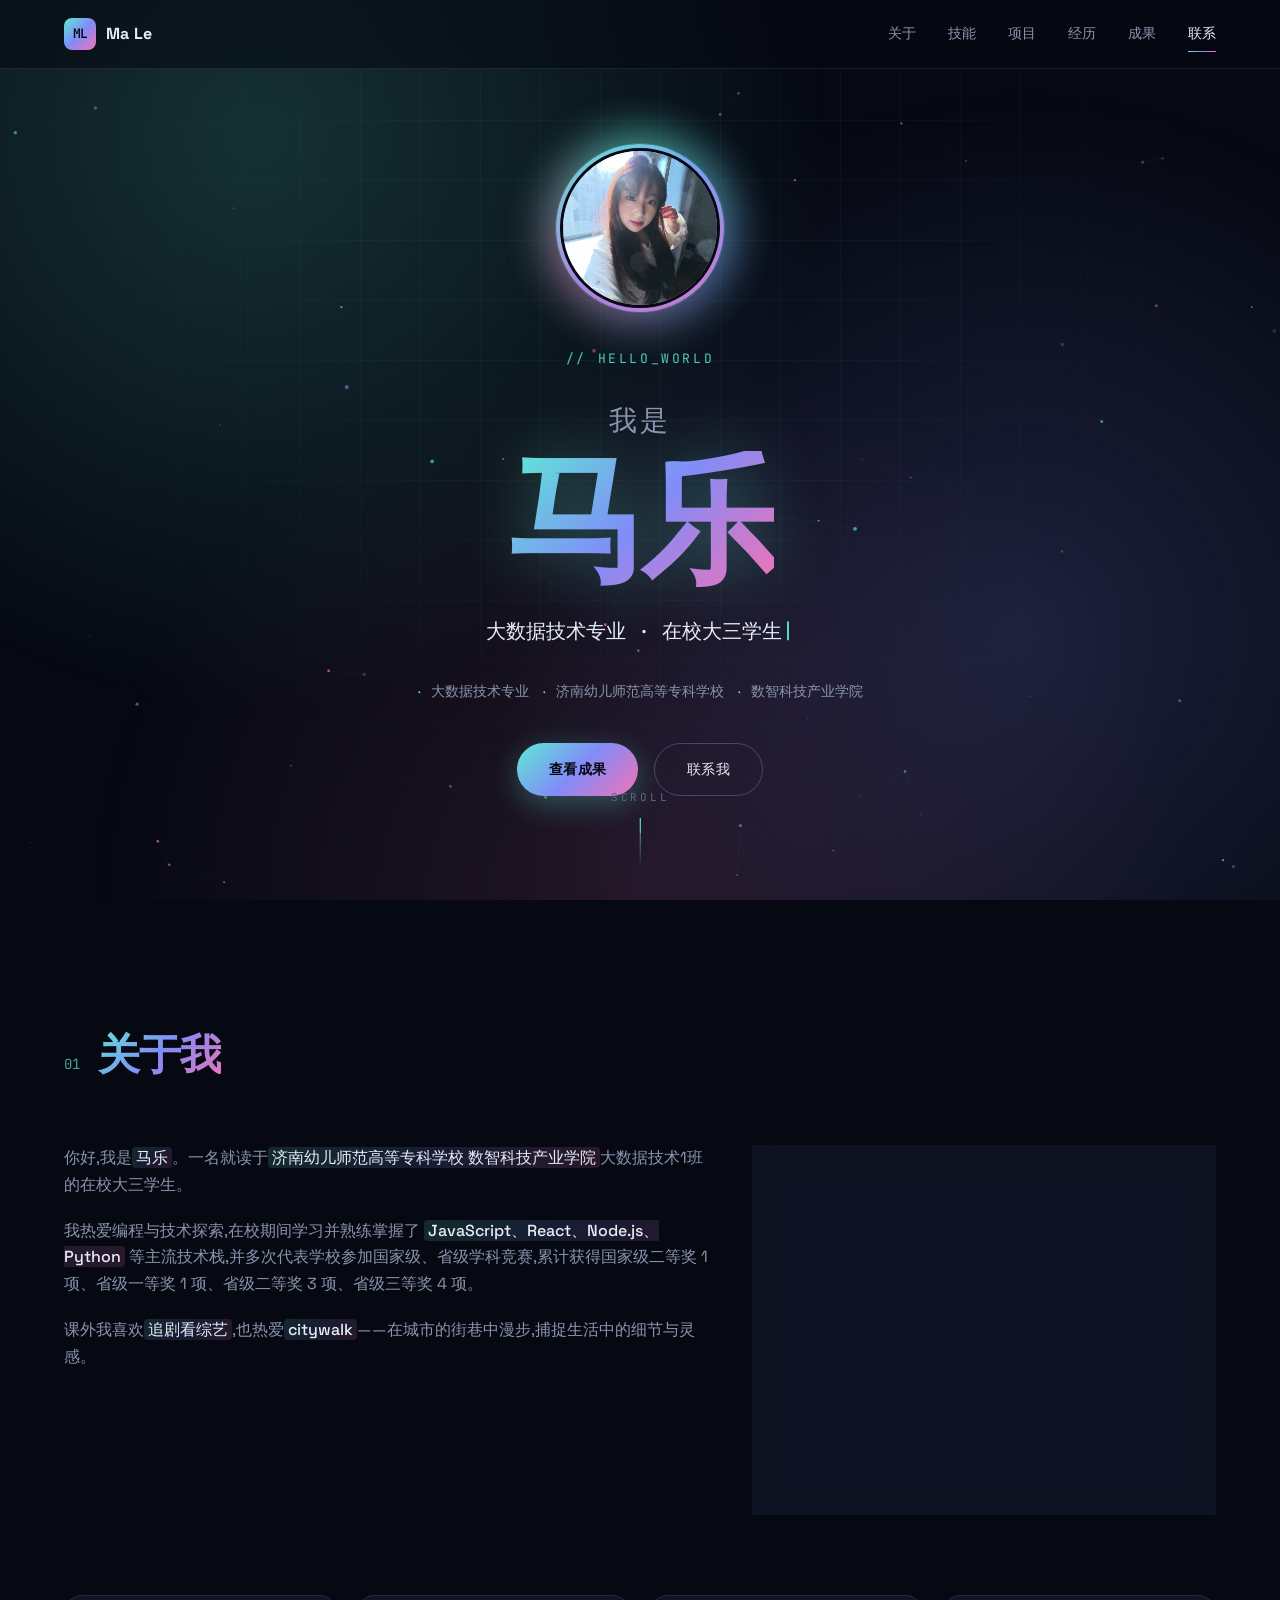
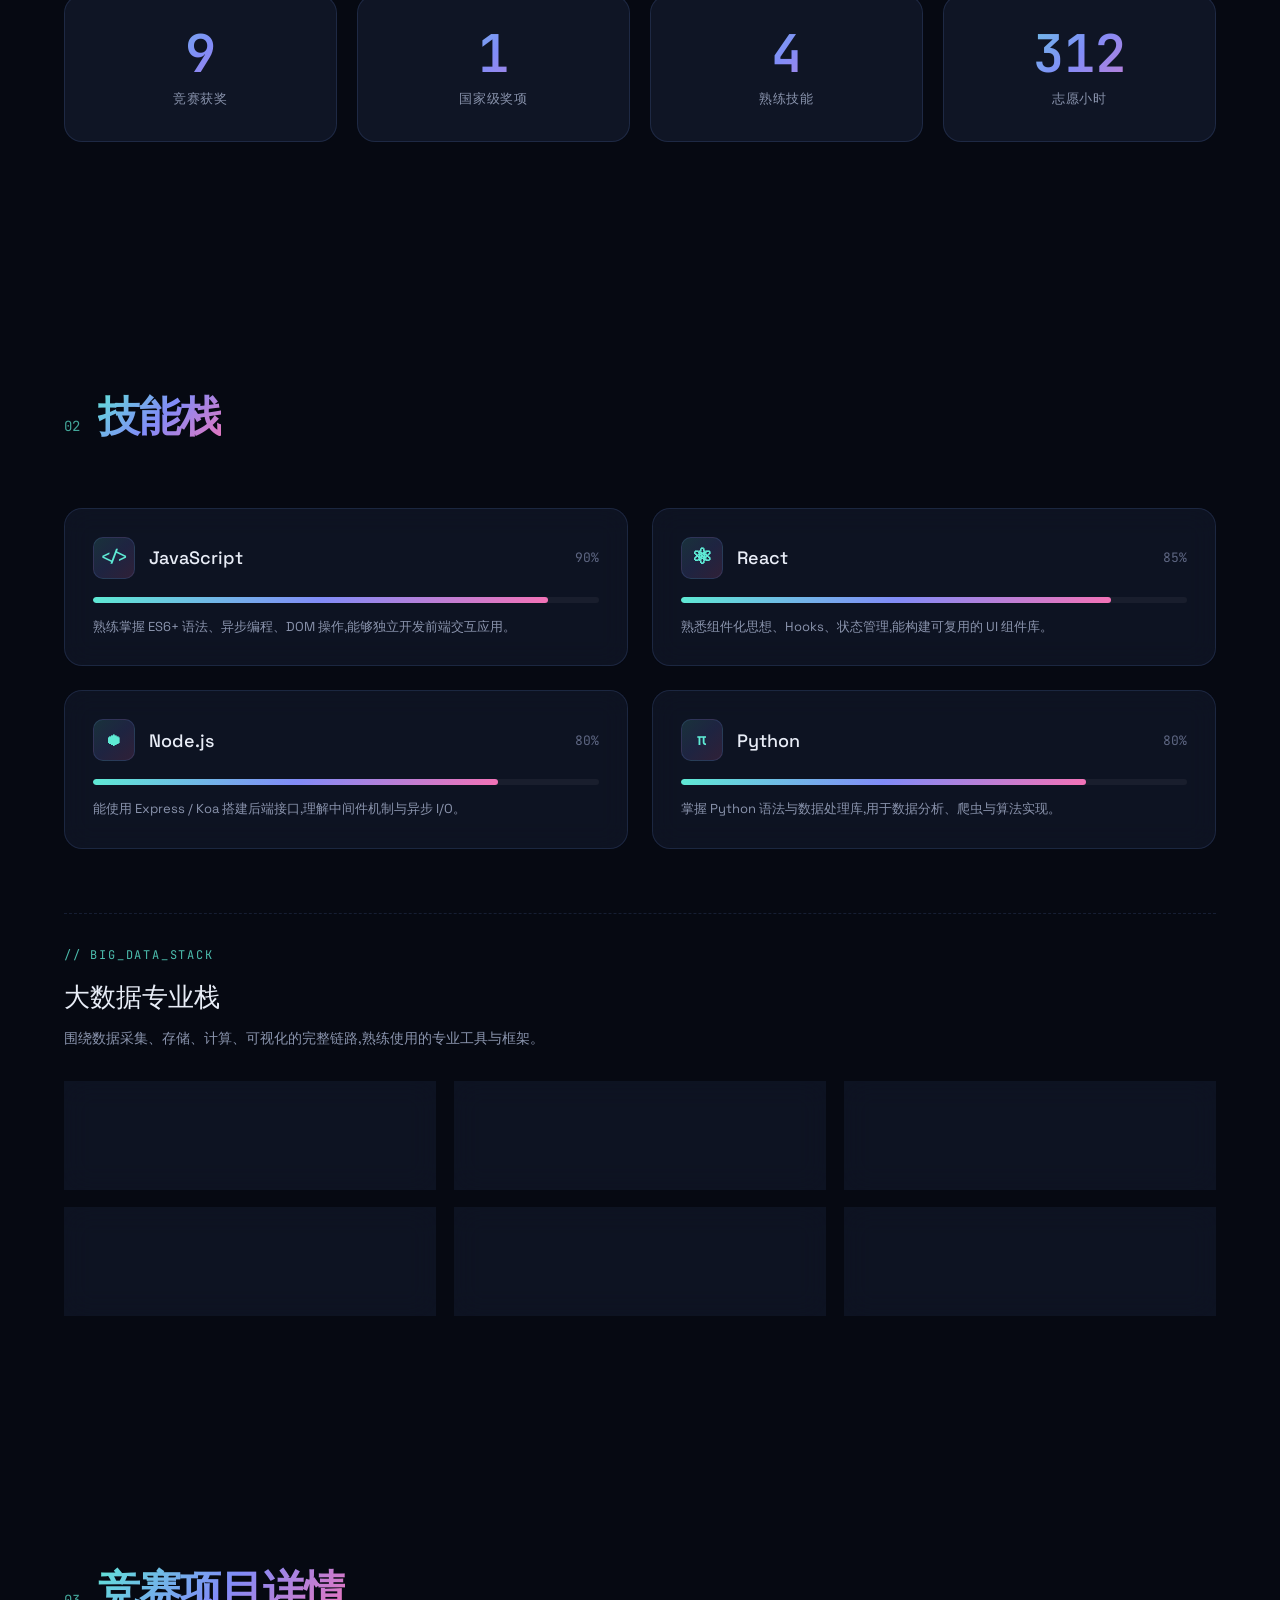
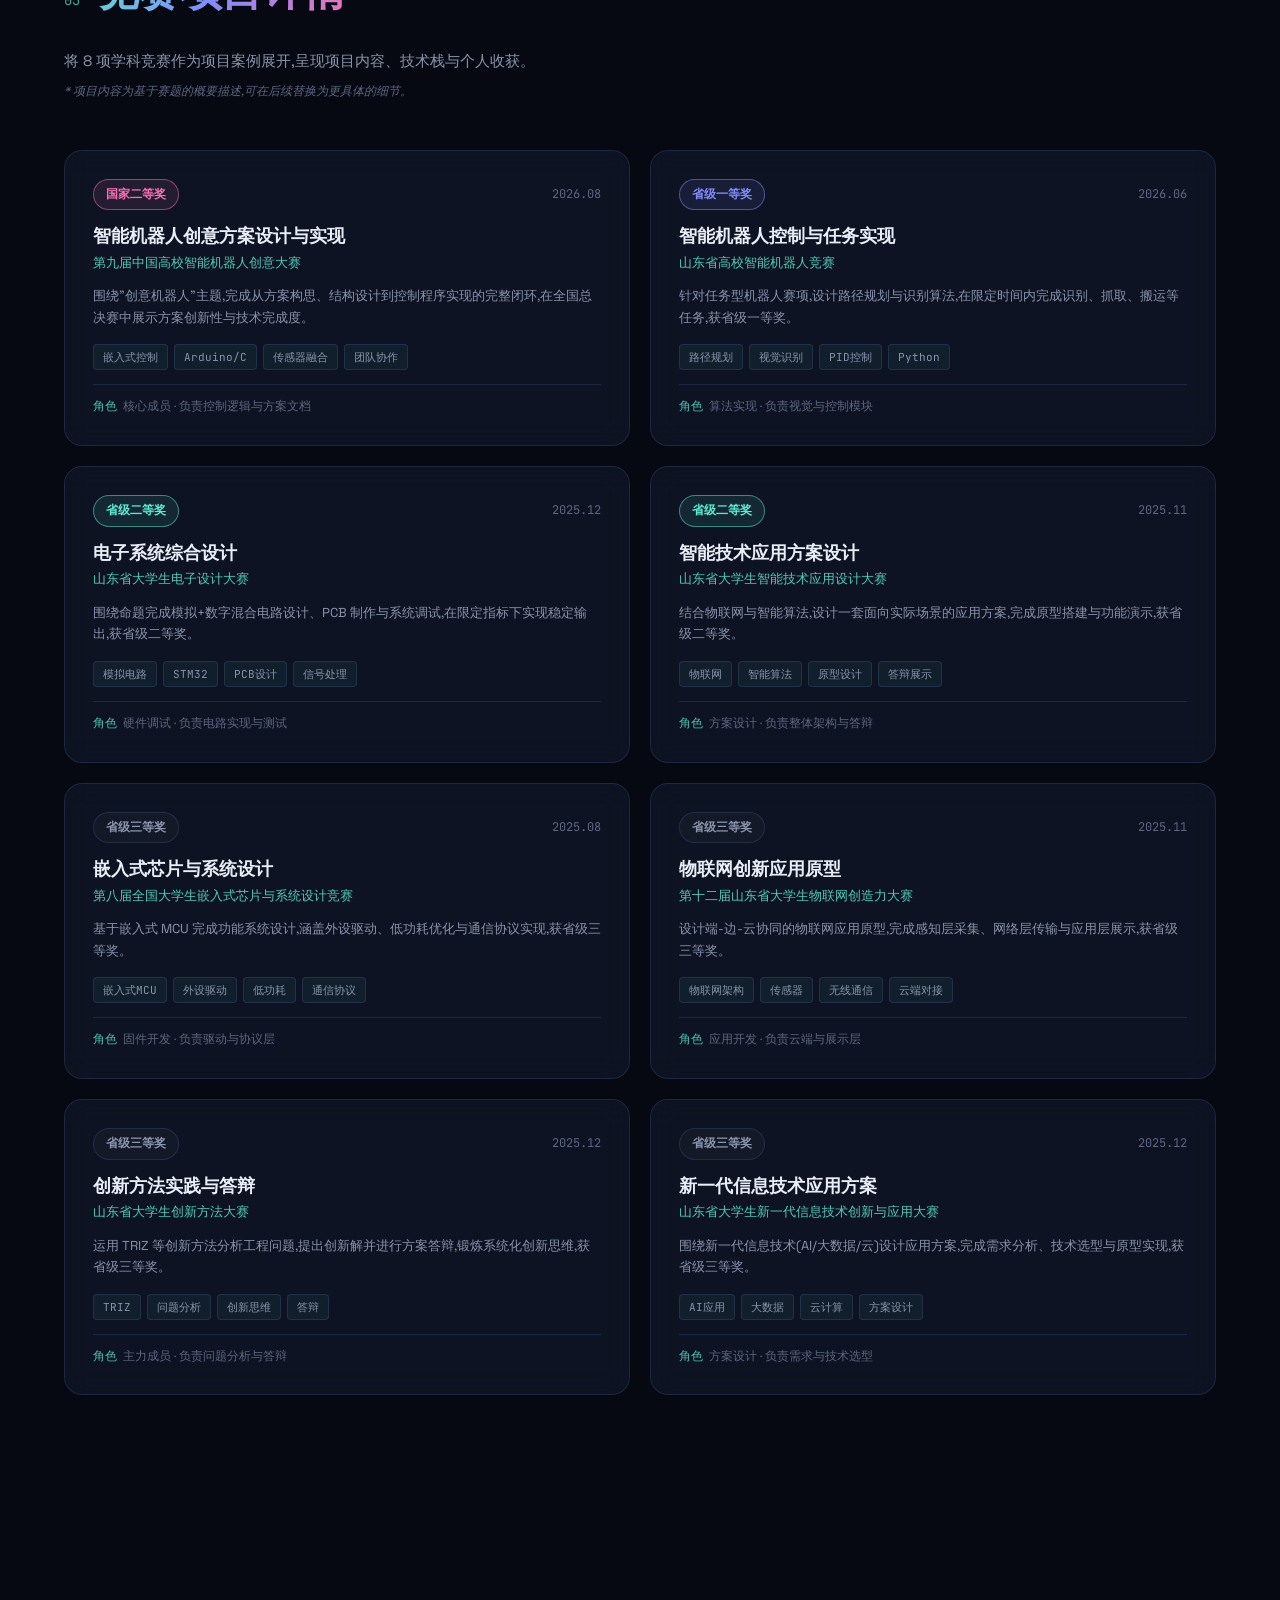
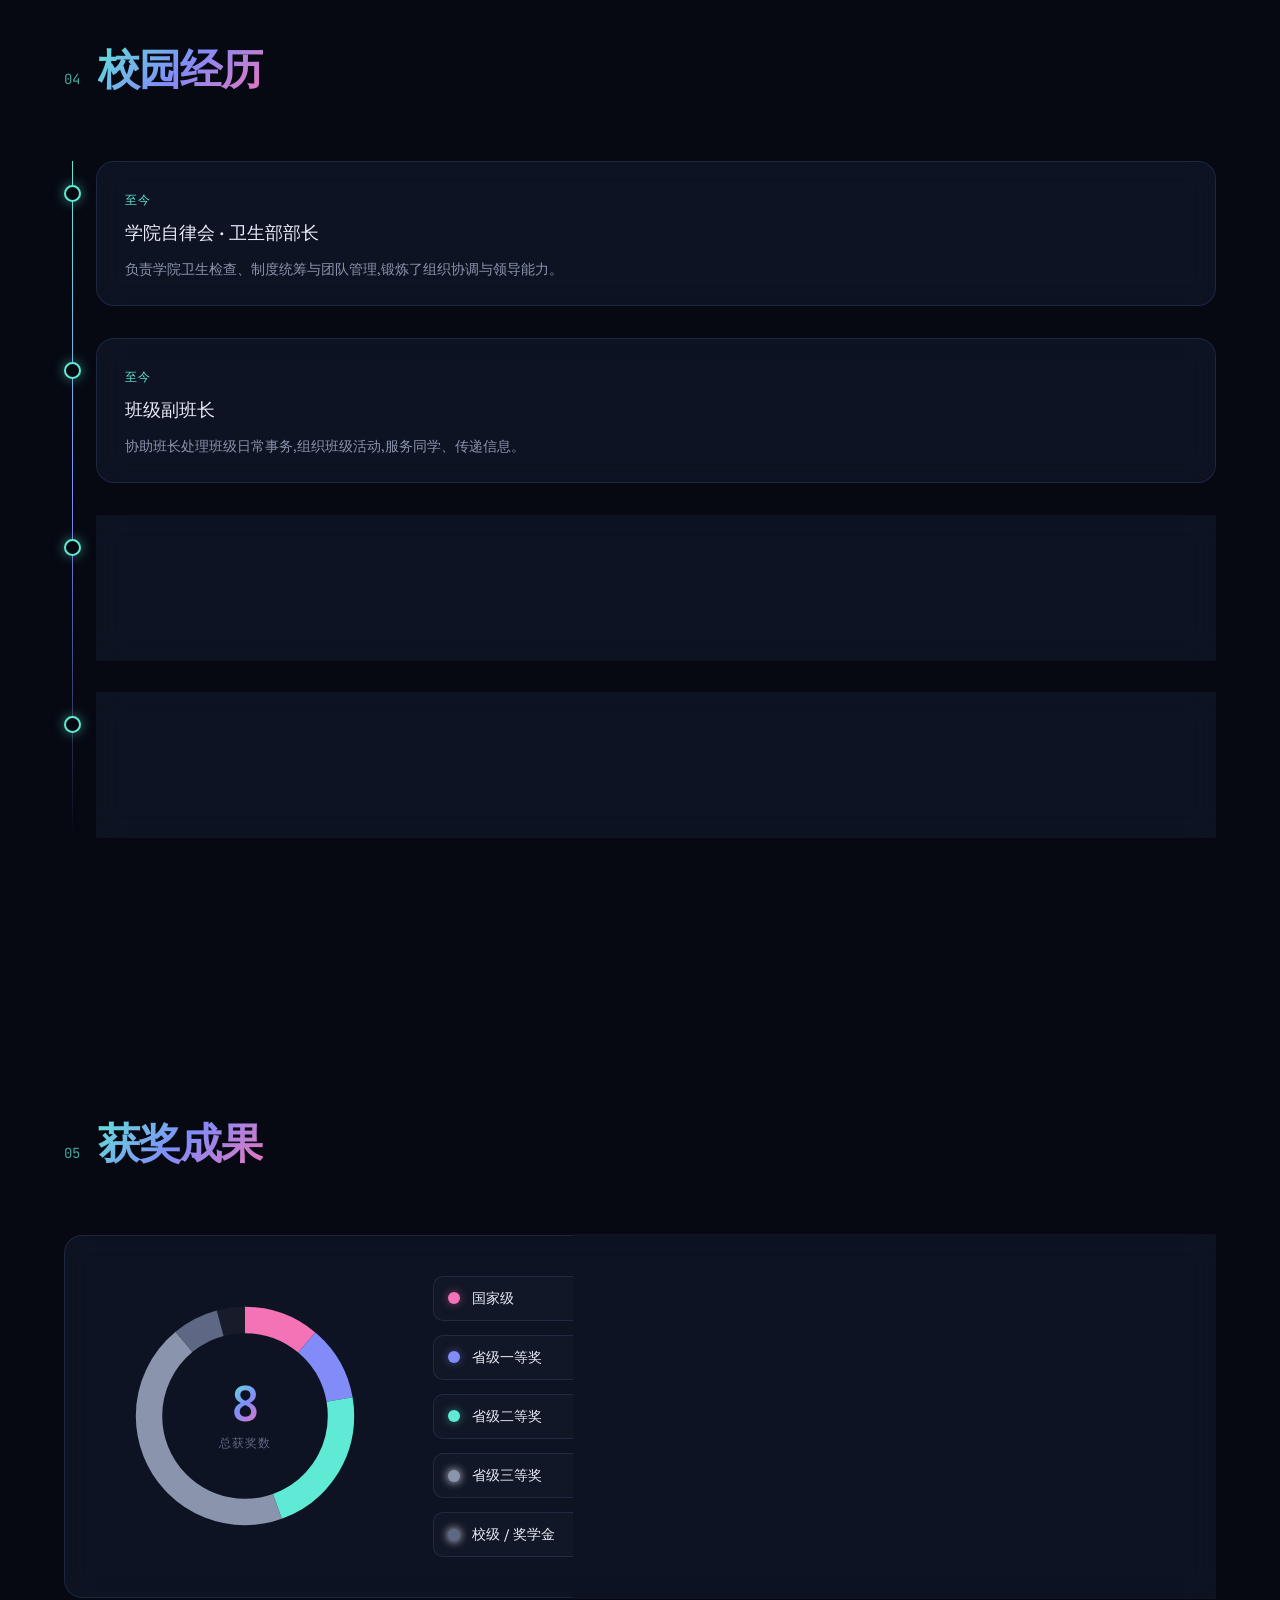
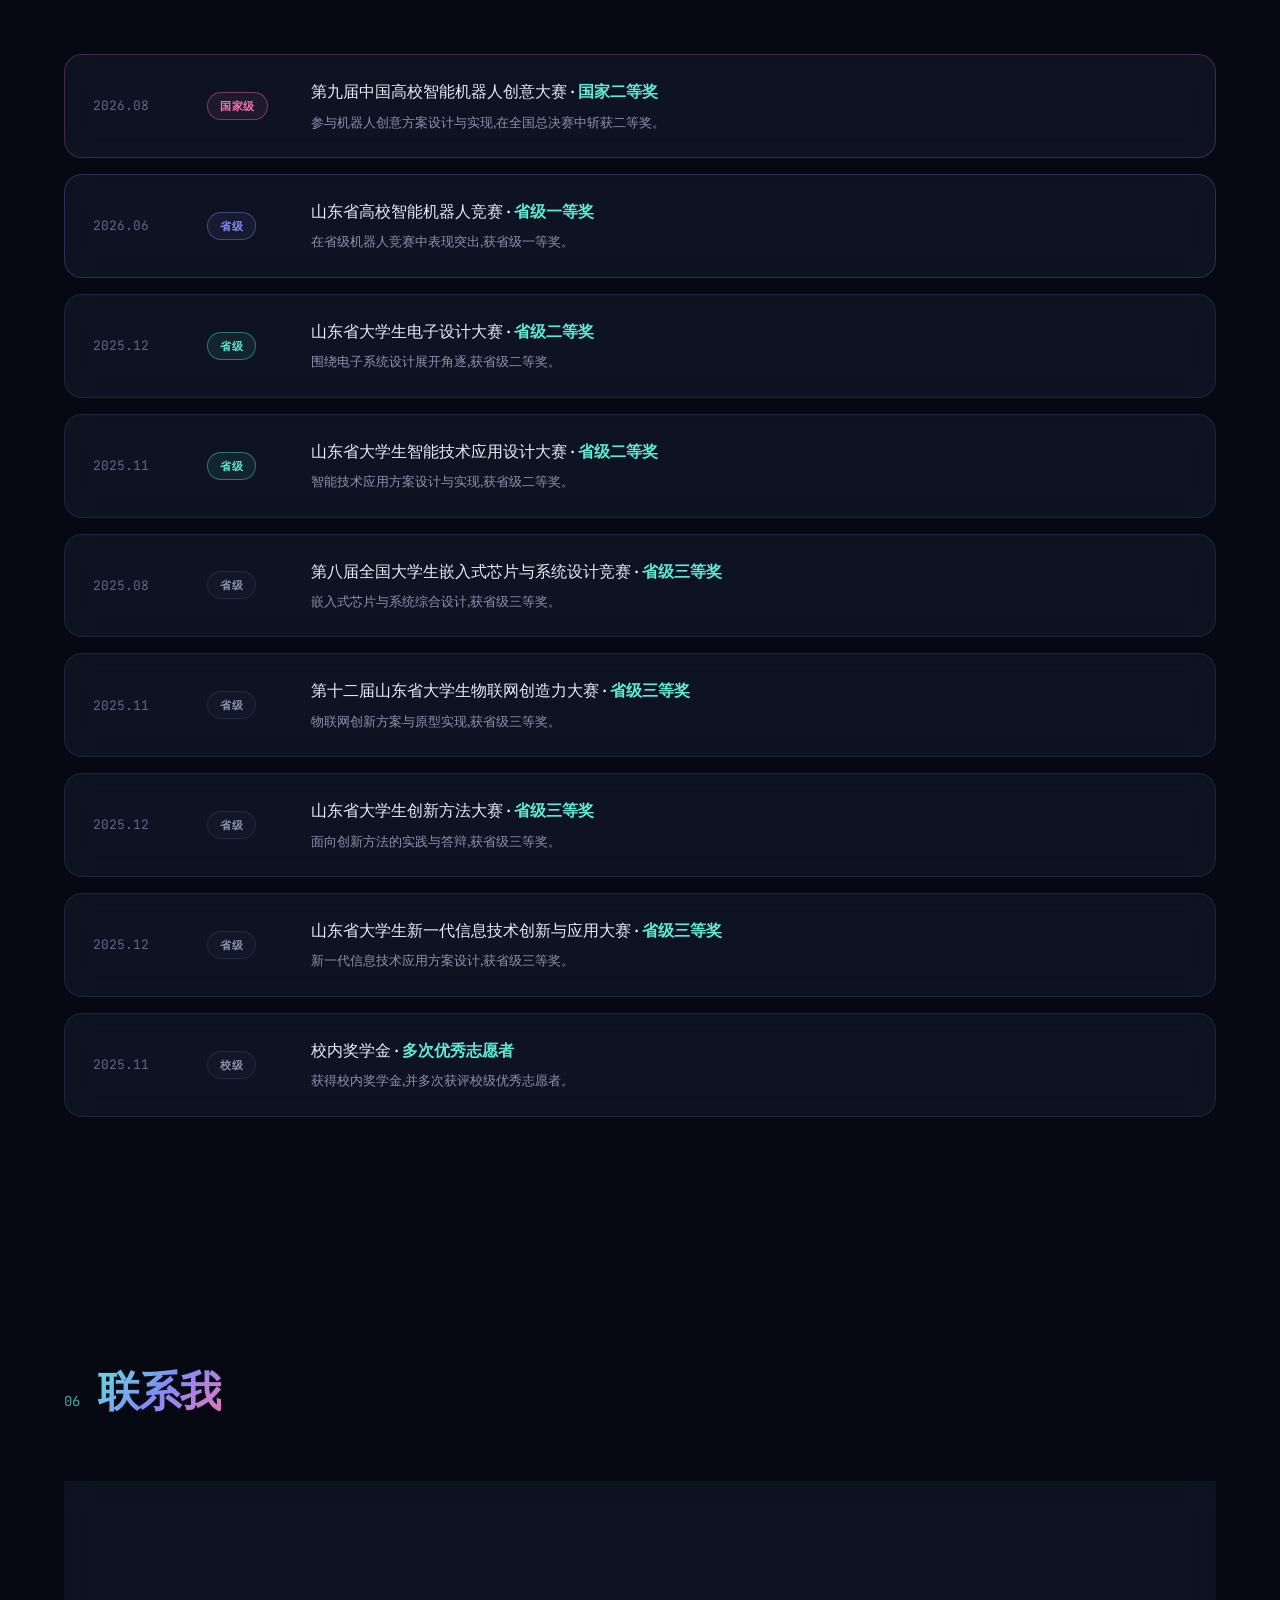
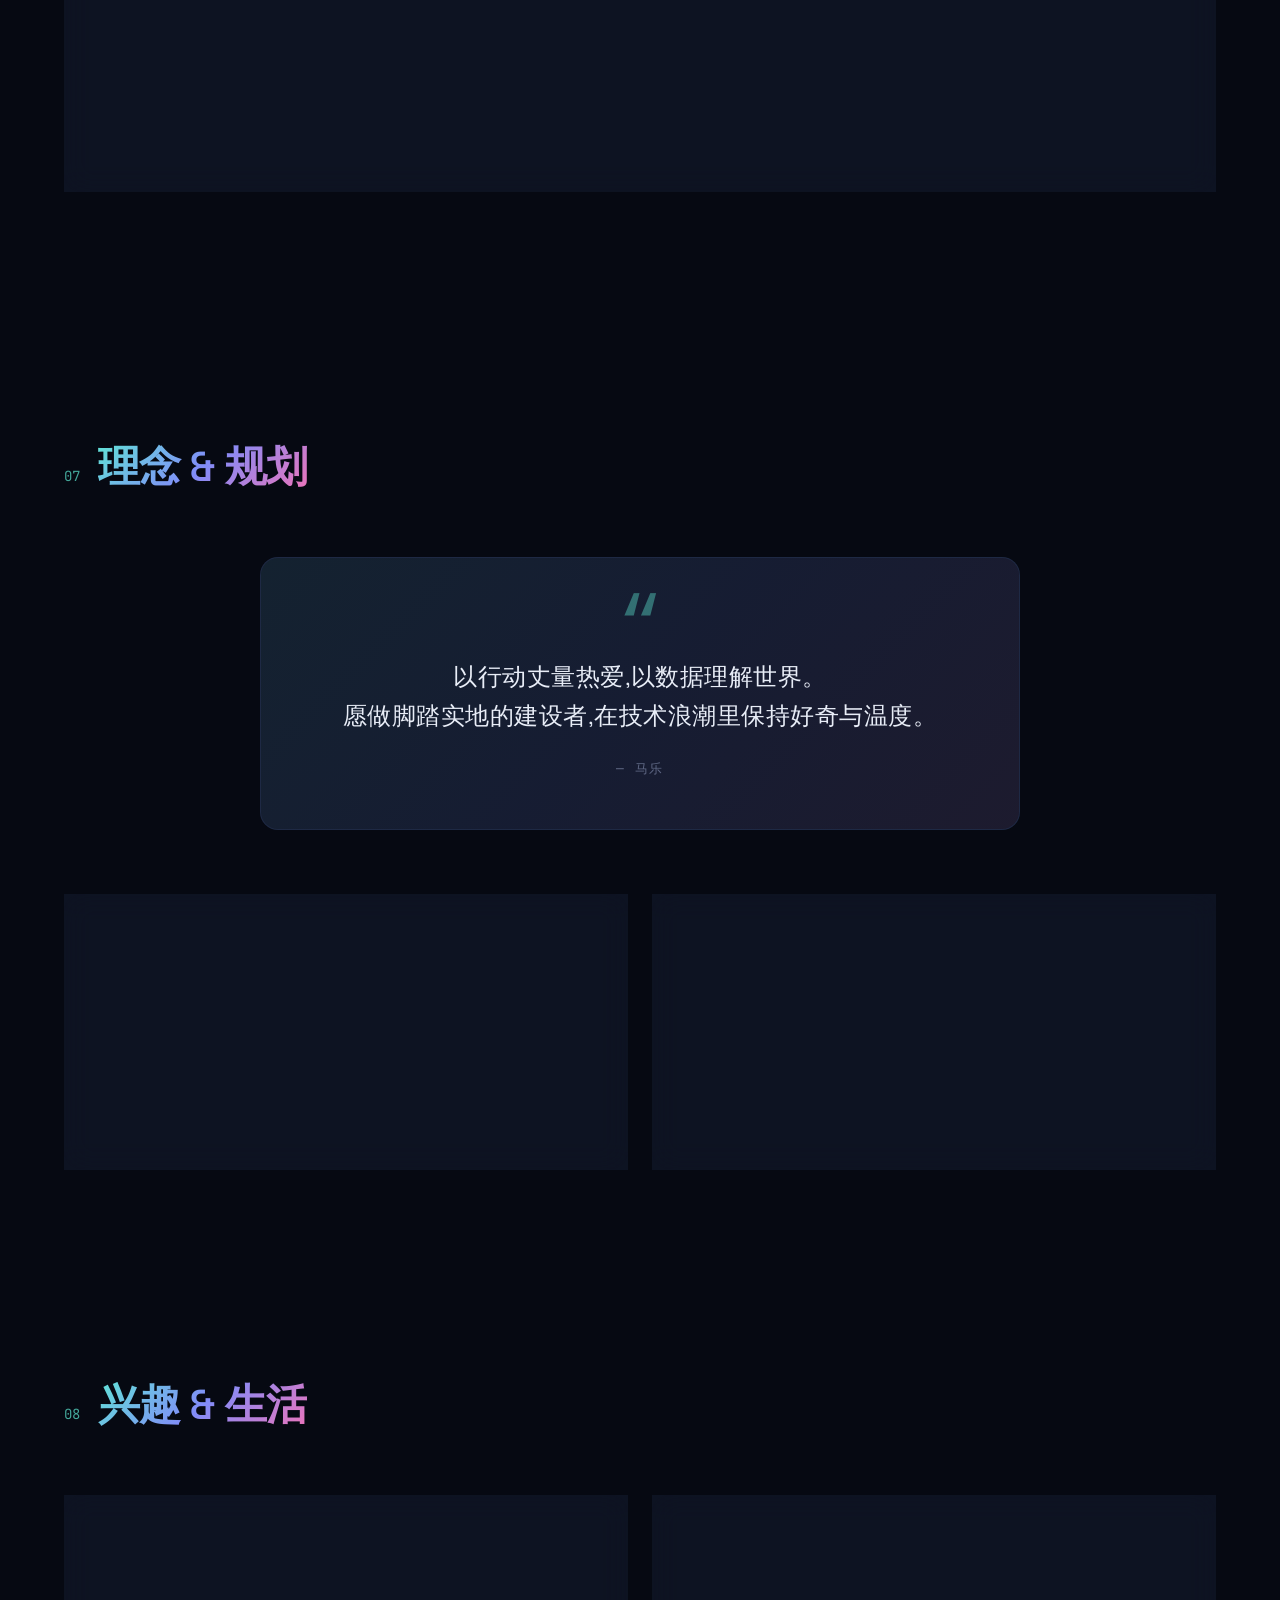
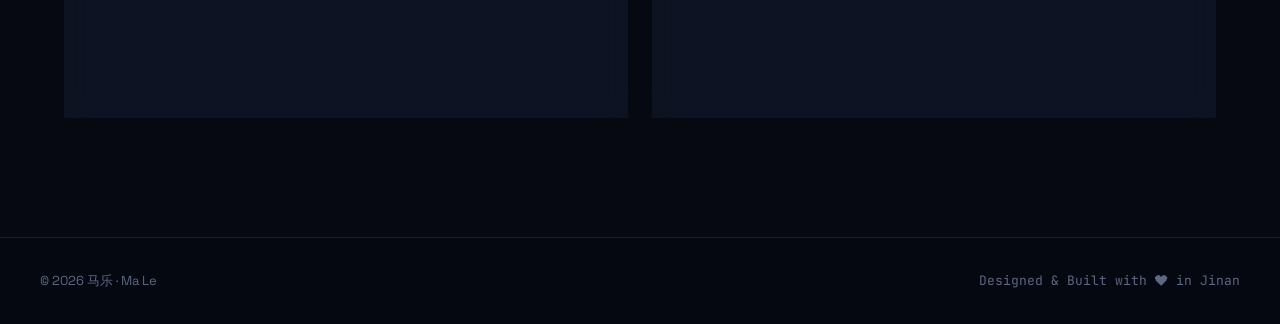
==== commit 71b80a6e: "feat: add hero avatar with gradient glow - circular avatar (168px) with gradient border + conic grad" ====
--- a/index.html
+++ b/index.html
@@ -41,6 +41,9 @@
 <!-- Hero -->
 <section id="hero" class="hero">
   <div class="hero-inner">
+    <div class="hero-avatar reveal">
+      <img src="images/avatar.JPG" alt="马乐">
+    </div>
     <div class="hero-tag">// HELLO_WORLD</div>
     <h1 class="hero-title">
       <span class="title-line">我是</span>
--- a/style.css
+++ b/style.css
@@ -294,6 +294,48 @@
 @keyframes scrollDown {
   0% { transform: translateY(-100%); }
   100% { transform: translateY(330%); }
+}
+
+/* Hero 头像 */
+.hero-avatar {
+  width: 168px;
+  height: 168px;
+  margin: 0 auto 36px;
+  border-radius: 50%;
+  padding: 4px;
+  background: var(--grad);
+  box-shadow: 0 0 50px rgba(94, 234, 212, 0.35), 0 0 0 1px rgba(94, 234, 212, 0.2);
+  animation: float 6s ease-in-out infinite;
+  position: relative;
+  opacity: 0;
+  transform: translateY(40px);
+  transition: opacity .8s cubic-bezier(.2,.7,.3,1), transform .8s cubic-bezier(.2,.7,.3,1);
+}
+.hero-avatar.visible {
+  opacity: 1;
+  transform: translateY(0);
+}
+.hero-avatar::before {
+  content: '';
+  position: absolute;
+  inset: -12px;
+  border-radius: 50%;
+  background: conic-gradient(from 0deg, var(--accent), var(--accent-2), var(--accent-3), var(--accent));
+  filter: blur(20px);
+  opacity: 0.45;
+  z-index: -1;
+  animation: spin 8s linear infinite;
+}
+.hero-avatar img {
+  width: 100%;
+  height: 100%;
+  object-fit: cover;
+  border-radius: 50%;
+  display: block;
+  border: 3px solid var(--bg);
+}
+@keyframes spin {
+  to { transform: rotate(360deg); }
 }
 
 /* ===== 关于 ===== */
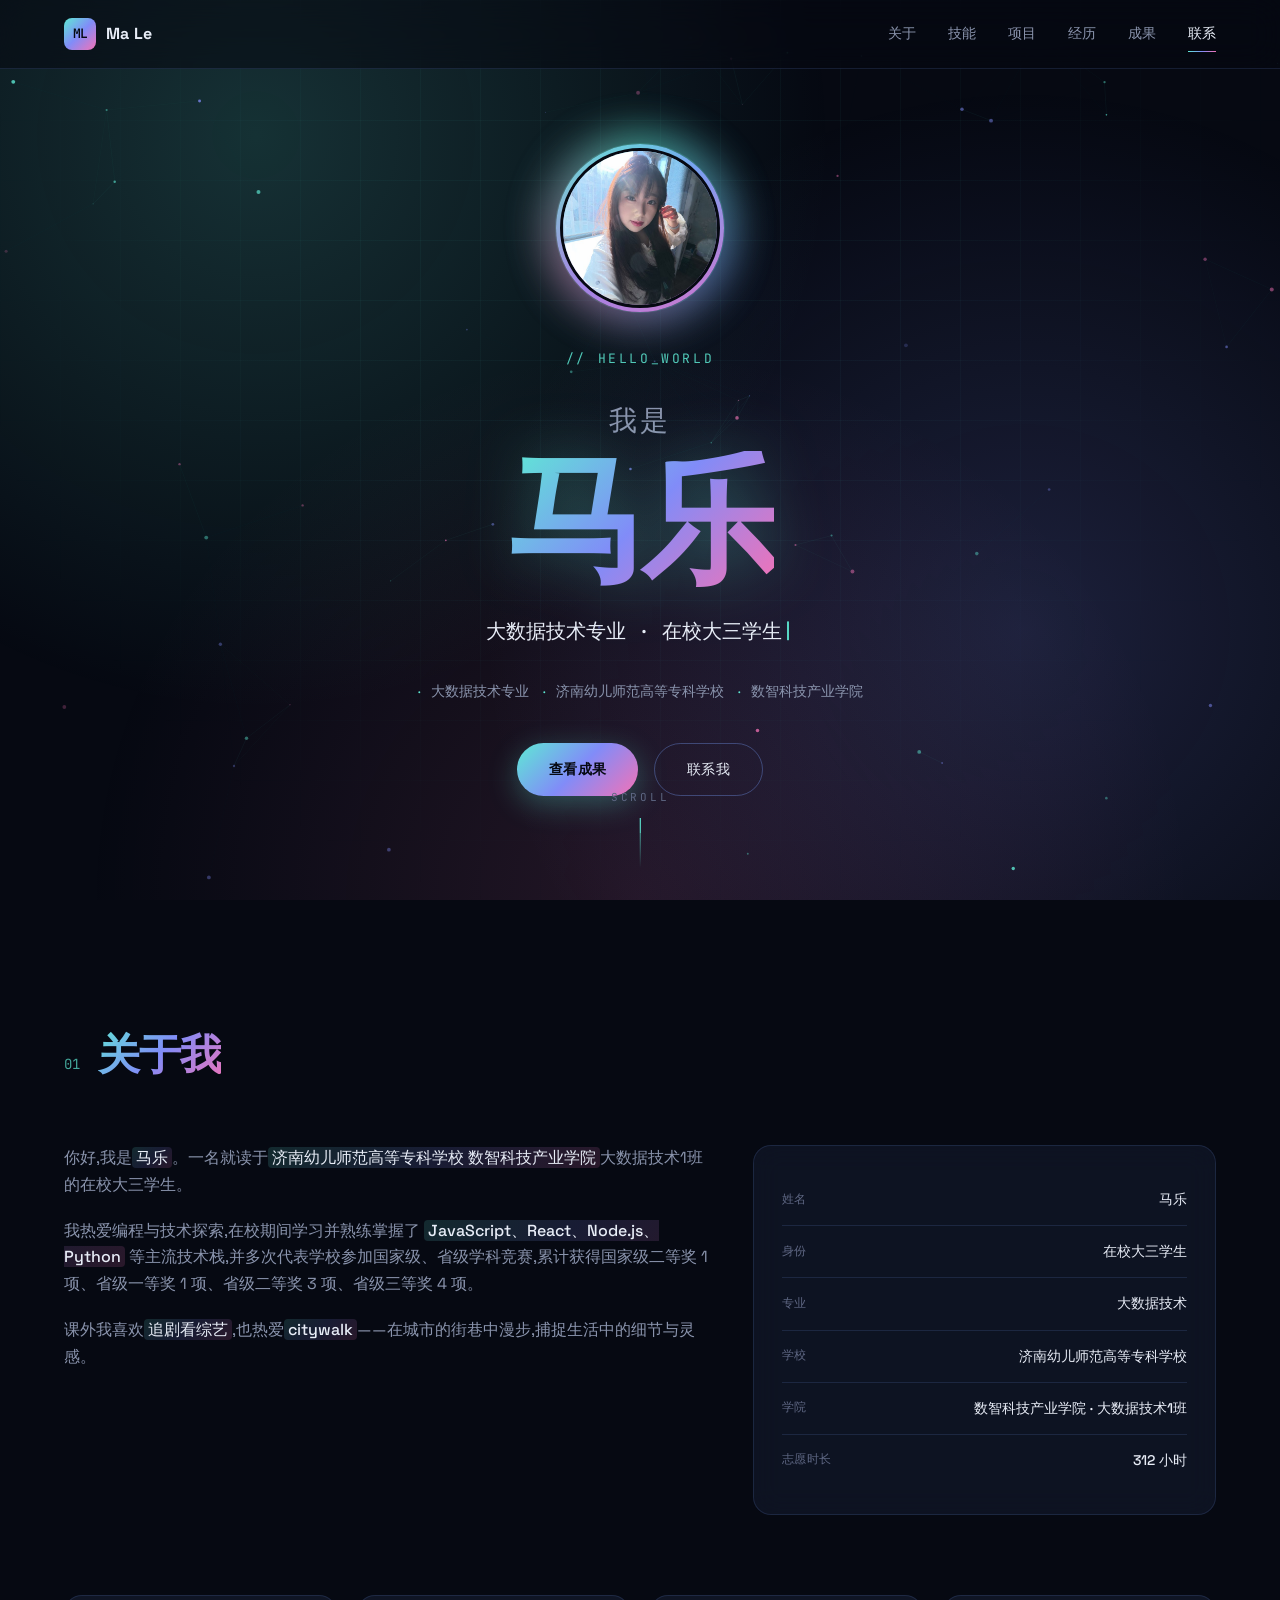
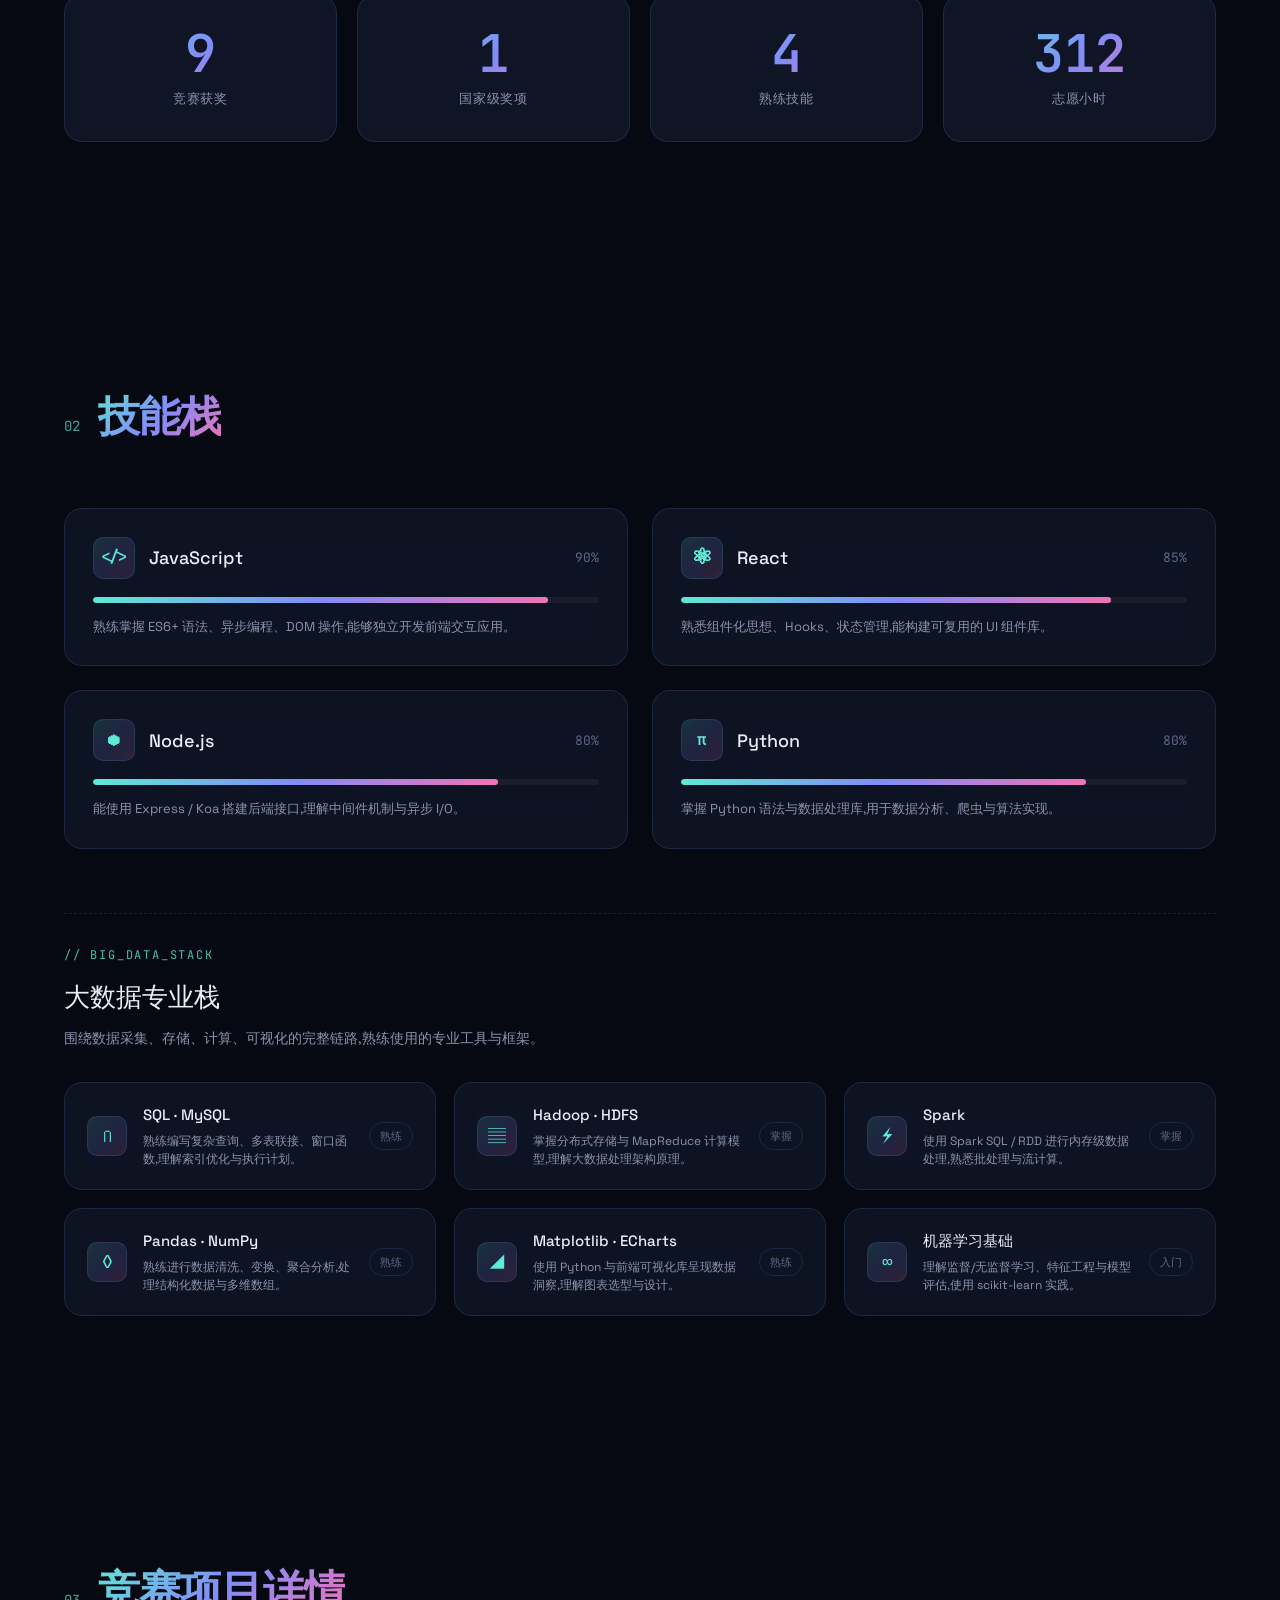
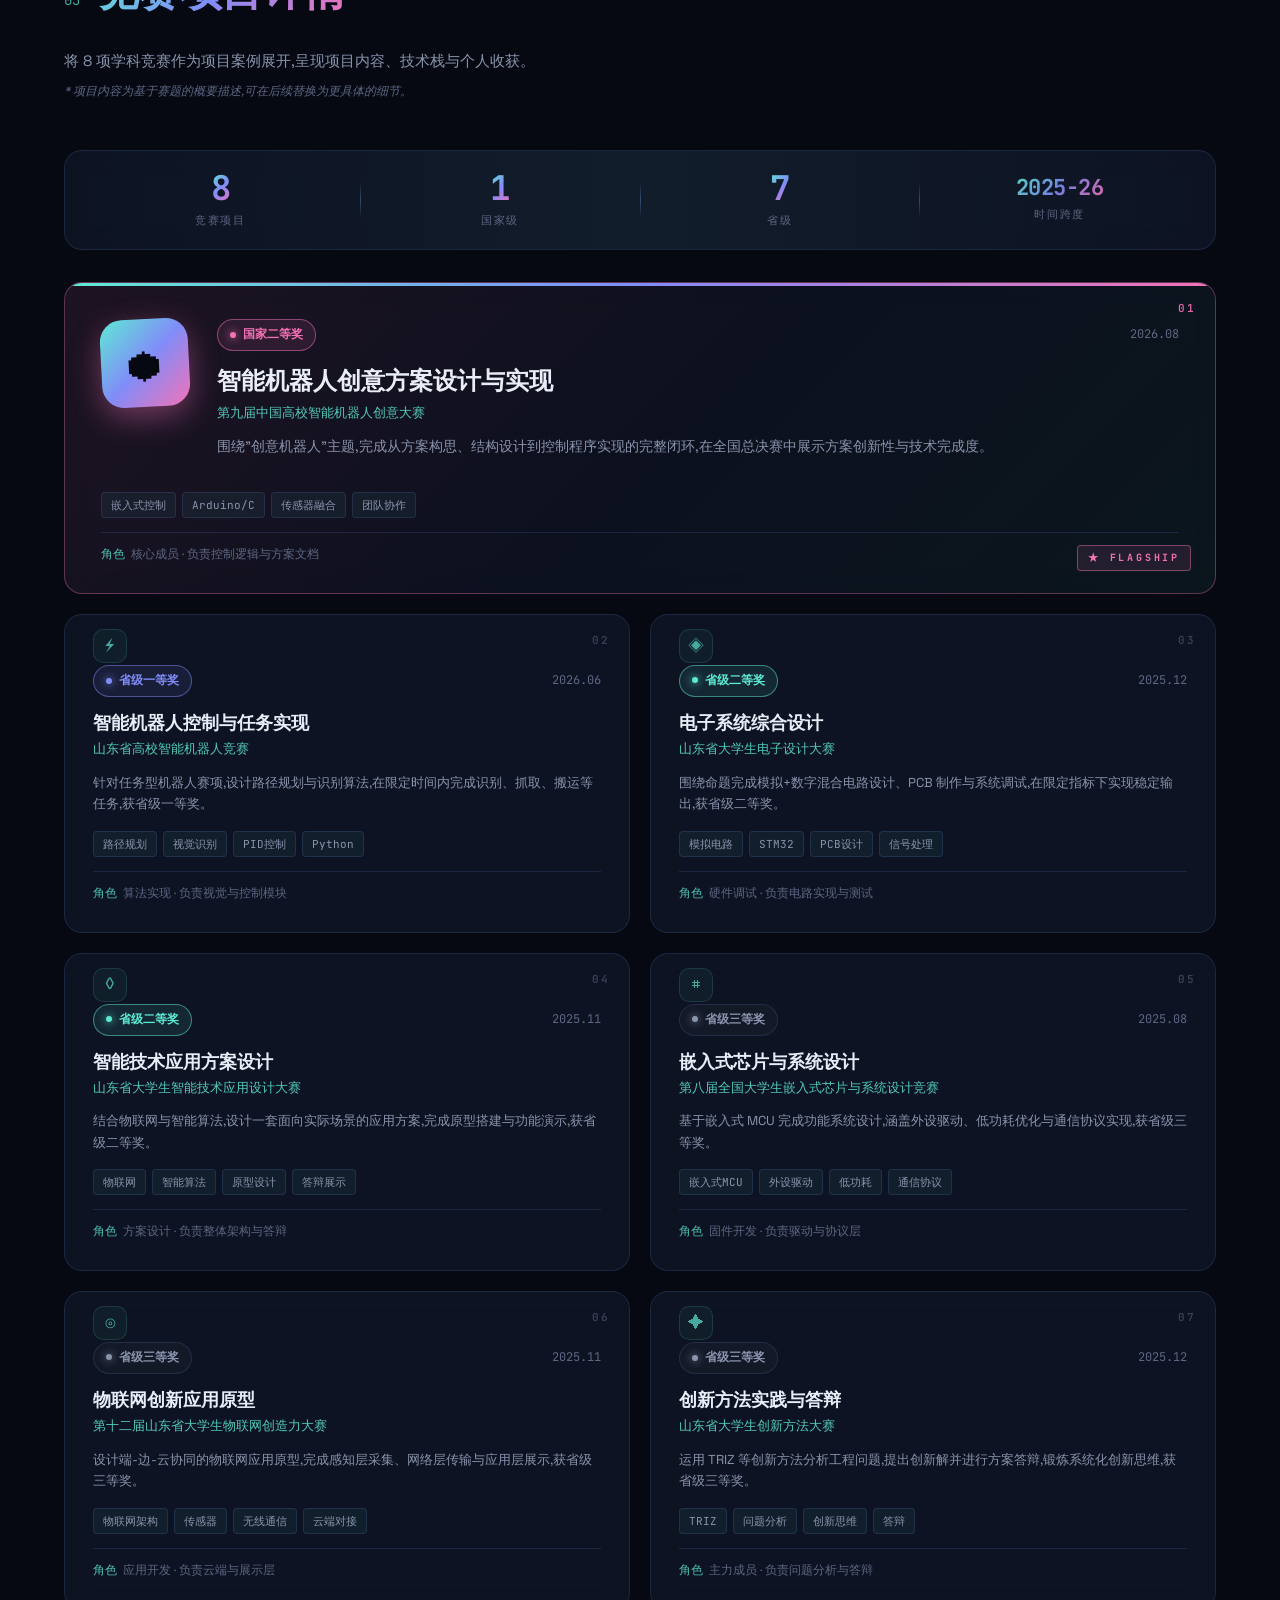
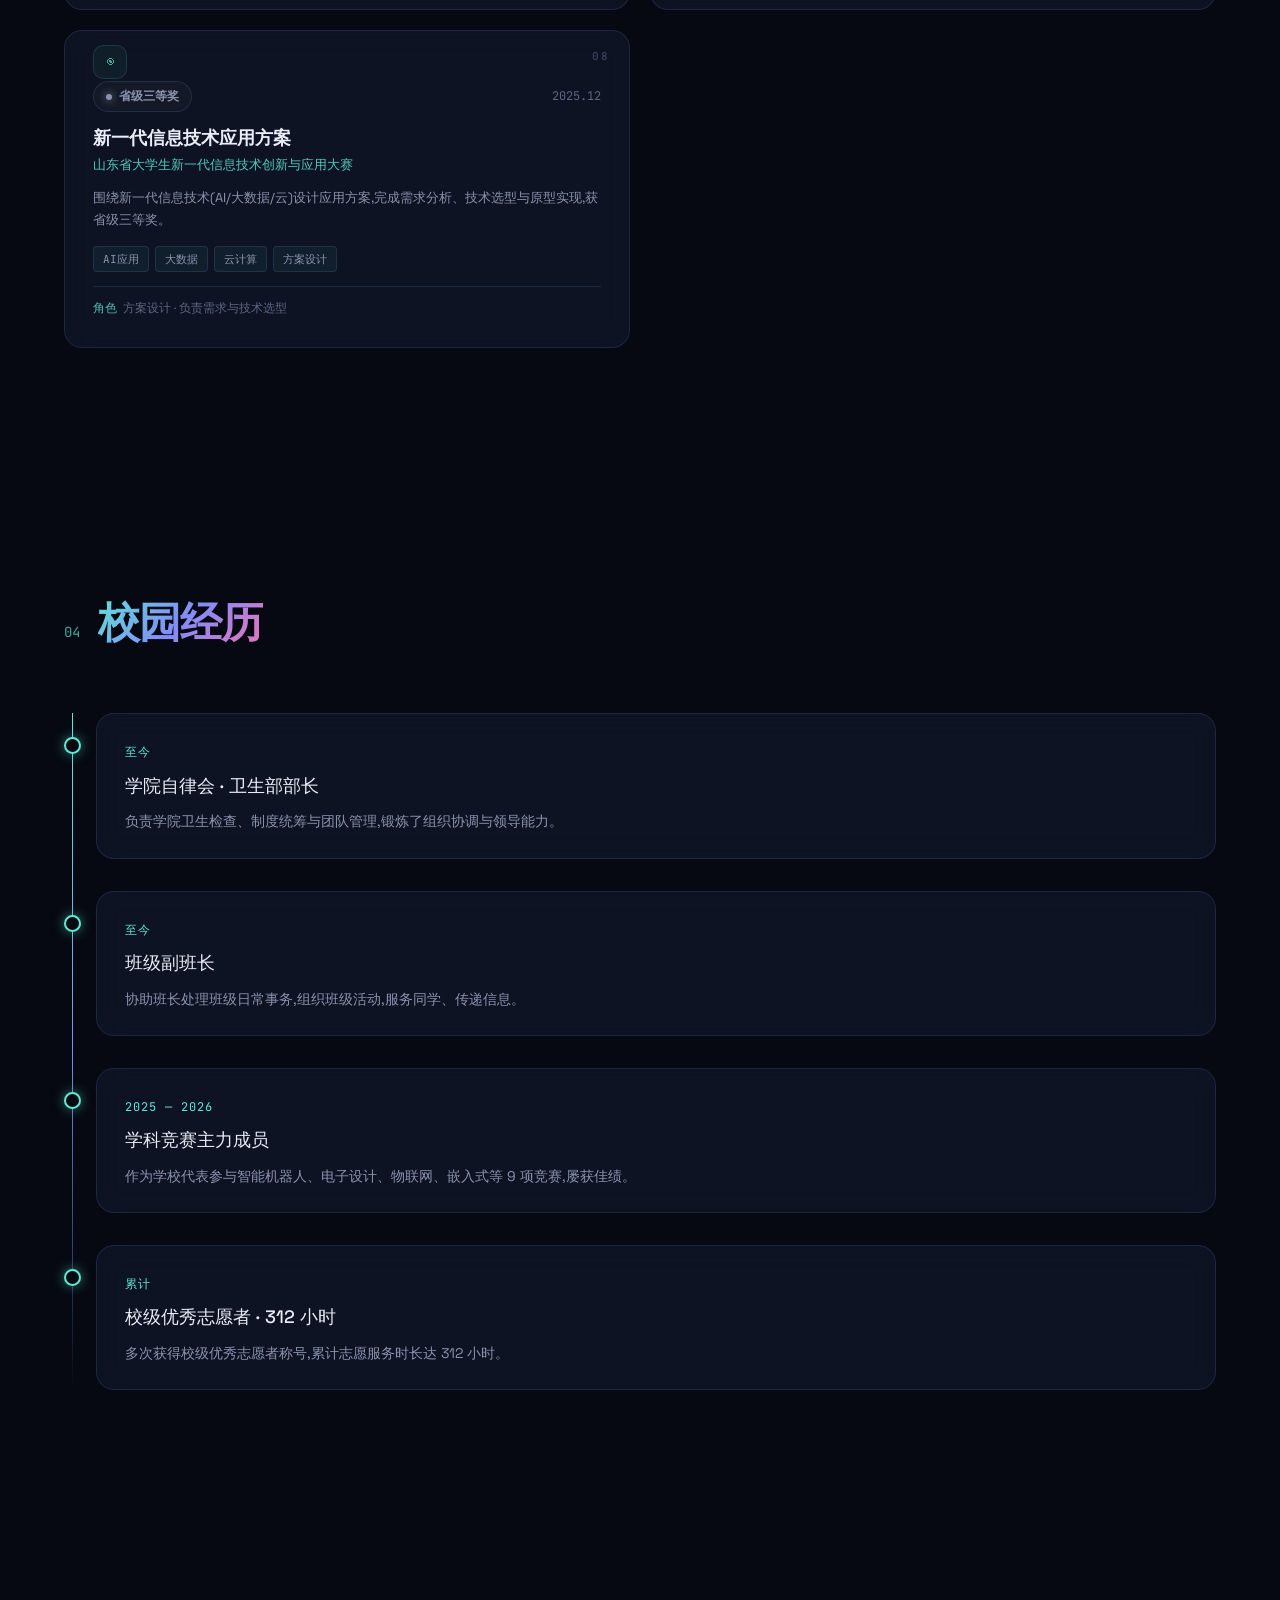
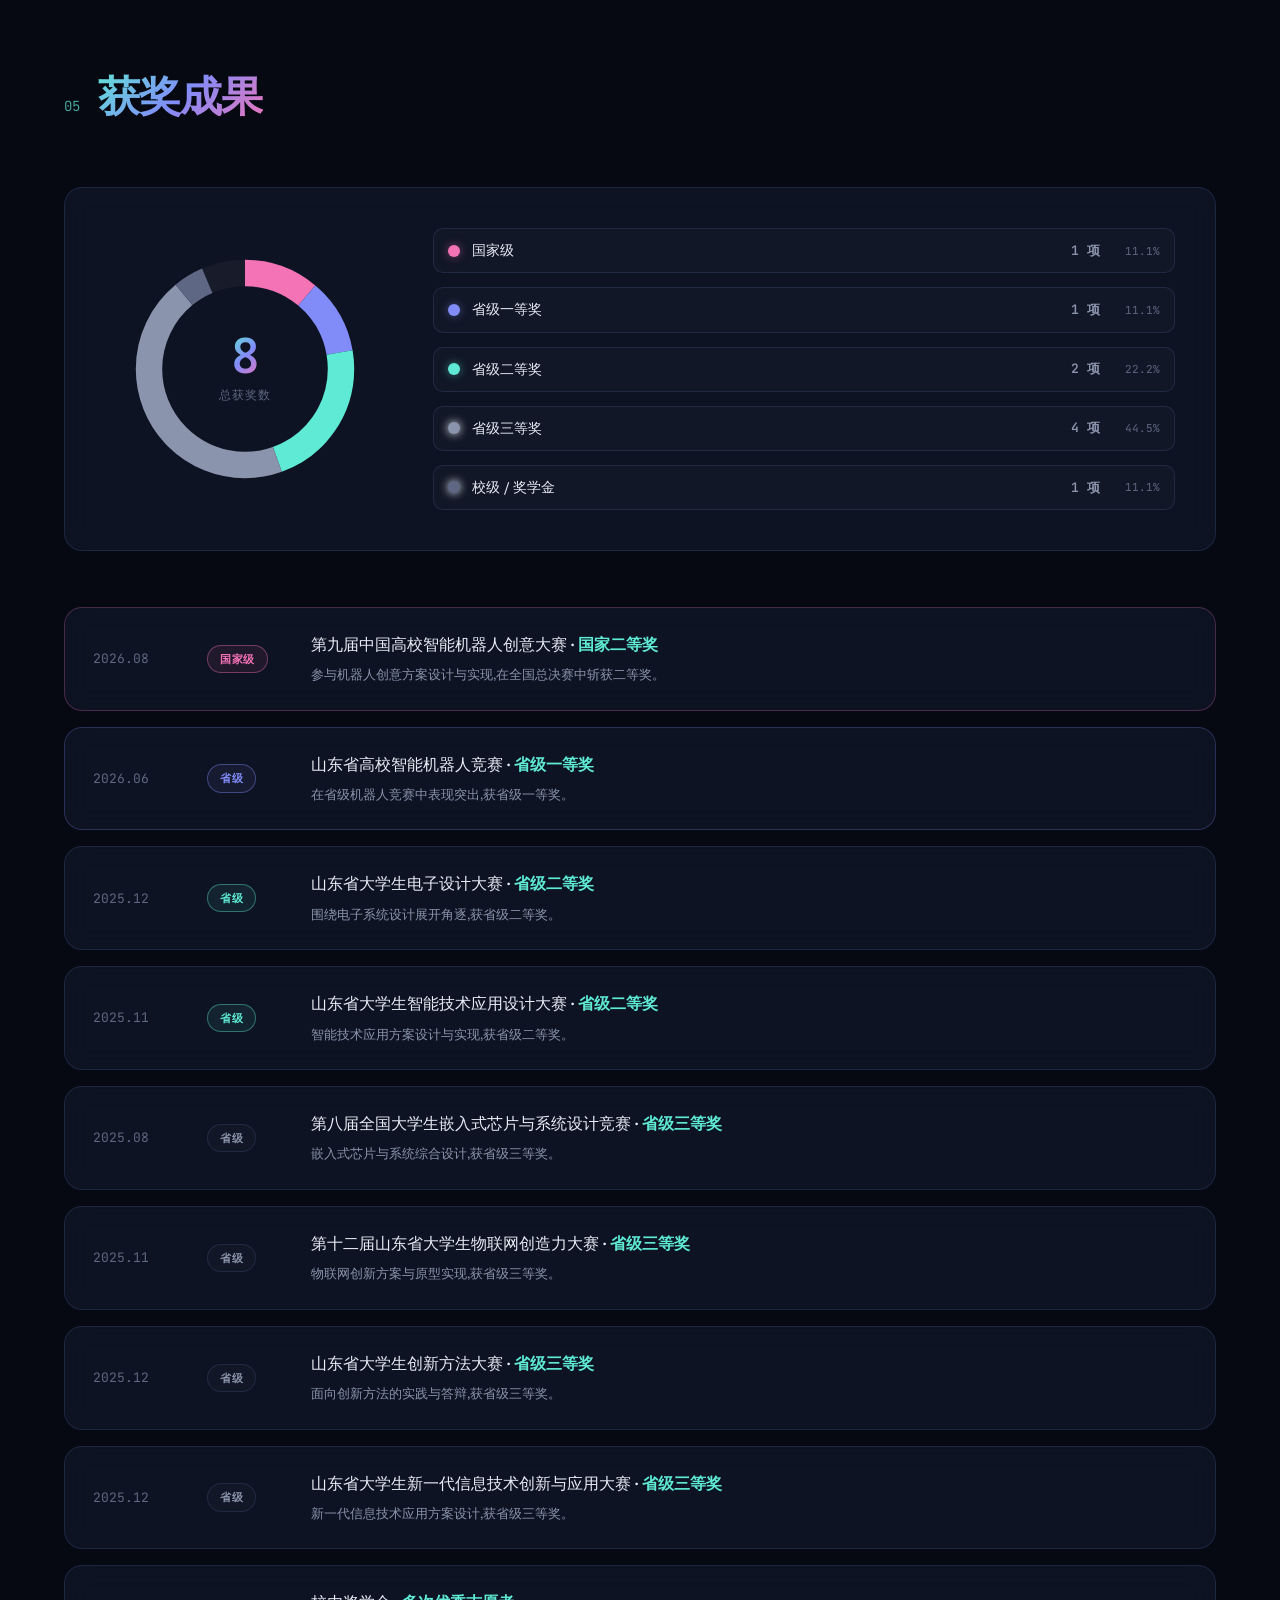
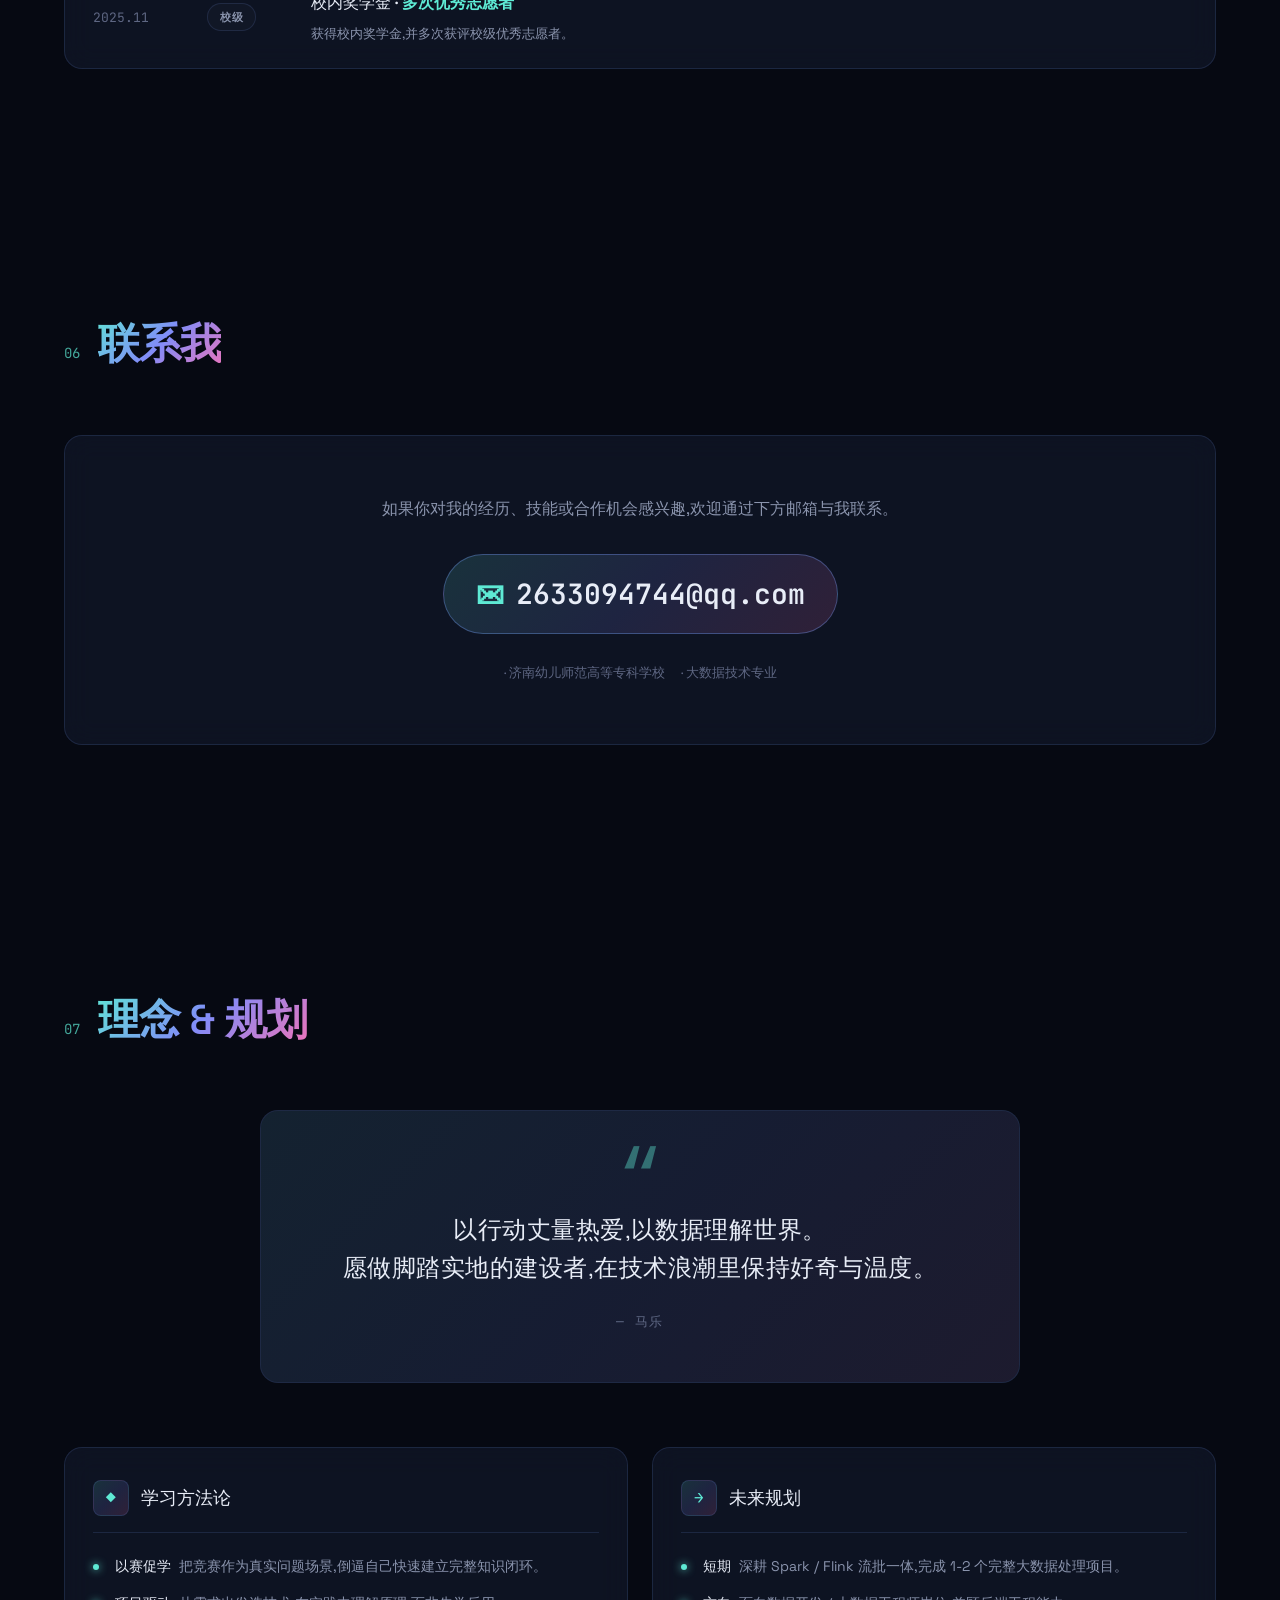
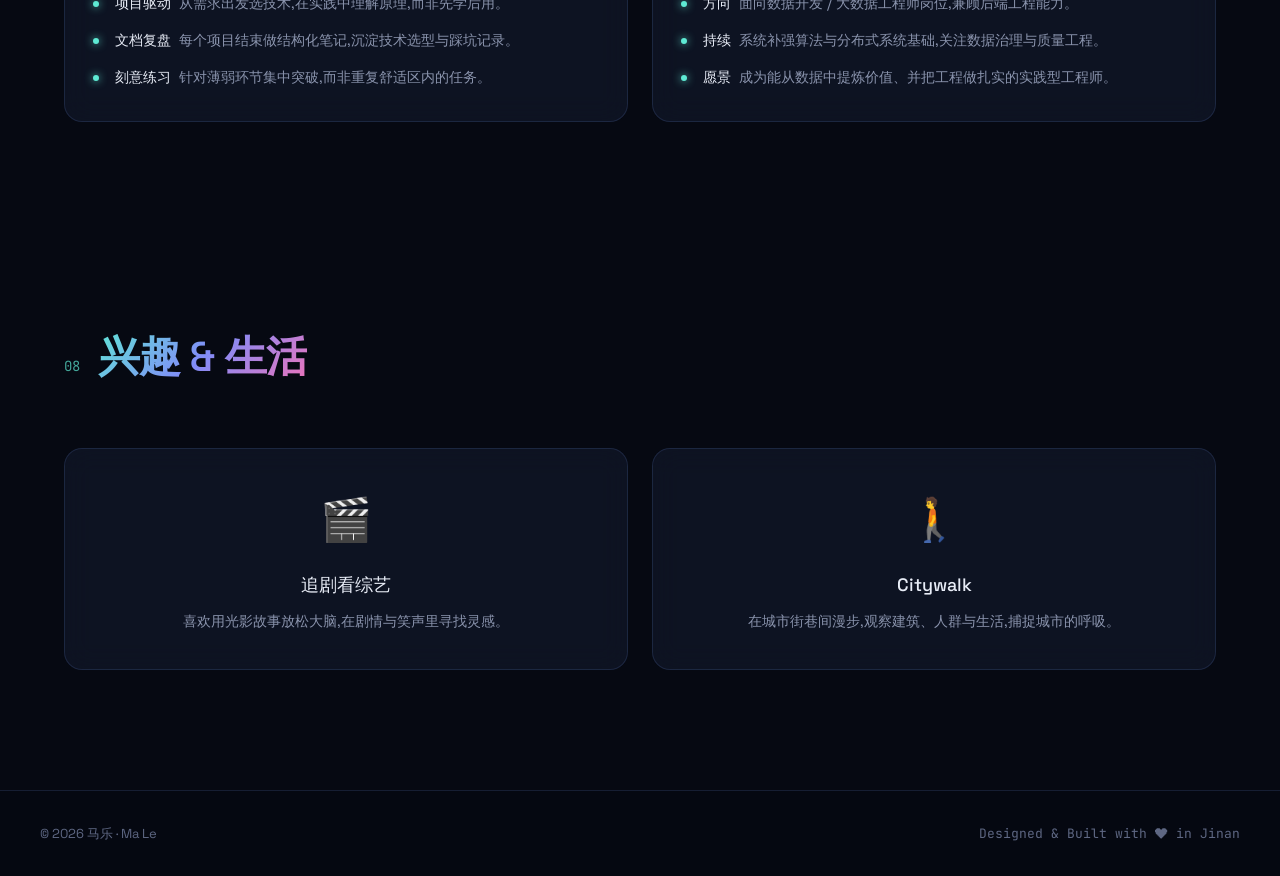
==== commit a47b5426: "feat: upgrade projects section with featured card and stats bar - add top stats bar (8/1/7/2025-26) " ====
--- a/index.html
+++ b/index.html
@@ -221,26 +221,49 @@
     <h2 class="section-title">竞赛项目详情</h2>
   </div>
   <p class="section-lead reveal">将 8 项学科竞赛作为项目案例展开,呈现项目内容、技术栈与个人收获。<span class="note">* 项目内容为基于赛题的概要描述,可在后续替换为更具体的细节。</span></p>
+
+  <!-- 项目统计条 -->
+  <div class="projects-stats reveal glass">
+    <div class="ps-item"><span class="ps-num" data-count="8">0</span><span class="ps-label">竞赛项目</span></div>
+    <div class="ps-sep"></div>
+    <div class="ps-item"><span class="ps-num" data-count="1">0</span><span class="ps-label">国家级</span></div>
+    <div class="ps-sep"></div>
+    <div class="ps-item"><span class="ps-num" data-count="7">0</span><span class="ps-label">省级</span></div>
+    <div class="ps-sep"></div>
+    <div class="ps-item"><span class="ps-num static">2025-26</span><span class="ps-label">时间跨度</span></div>
+  </div>
+
   <div class="projects-grid">
+    <!-- 01 Featured: 国家二等奖 -->
+    <article class="project-card project-featured reveal glass">
+      <div class="project-corner">01</div>
+      <div class="project-flagship">★ FLAGSHIP</div>
+      <div class="project-feat-body">
+        <div class="project-icon-lg"><span>⬢</span></div>
+        <div class="project-feat-text">
+          <div class="project-head">
+            <span class="project-rank rank-national"><i class="rank-dot"></i>国家二等奖</span>
+            <span class="project-date">2026.08</span>
+          </div>
+          <h3 class="project-title">智能机器人创意方案设计与实现</h3>
+          <p class="project-event">第九届中国高校智能机器人创意大赛</p>
+          <p class="project-desc">围绕"创意机器人"主题,完成从方案构思、结构设计到控制程序实现的完整闭环,在全国总决赛中展示方案创新性与技术完成度。</p>
+        </div>
+      </div>
+      <div class="project-tags">
+        <span>嵌入式控制</span><span>Arduino/C</span><span>传感器融合</span><span>团队协作</span>
+      </div>
+      <div class="project-role">
+        <span class="role-label">角色</span>核心成员 · 负责控制逻辑与方案文档
+      </div>
+    </article>
+
+    <!-- 02 省级一等 -->
     <article class="project-card reveal glass">
+      <div class="project-corner">02</div>
+      <div class="project-icon-sm"><span>⚡</span></div>
       <div class="project-head">
-        <span class="project-rank rank-national">国家二等奖</span>
-        <span class="project-date">2026.08</span>
-      </div>
-      <h3 class="project-title">智能机器人创意方案设计与实现</h3>
-      <p class="project-event">第九届中国高校智能机器人创意大赛</p>
-      <p class="project-desc">围绕"创意机器人"主题,完成从方案构思、结构设计到控制程序实现的完整闭环,在全国总决赛中展示方案创新性与技术完成度。</p>
-      <div class="project-tags">
-        <span>嵌入式控制</span><span>Arduino/C</span><span>传感器融合</span><span>团队协作</span>
-      </div>
-      <div class="project-role">
-        <span class="role-label">角色</span>核心成员 · 负责控制逻辑与方案文档
-      </div>
-    </article>
-
-    <article class="project-card reveal glass">
-      <div class="project-head">
-        <span class="project-rank rank-pro1">省级一等奖</span>
+        <span class="project-rank rank-pro1"><i class="rank-dot"></i>省级一等奖</span>
         <span class="project-date">2026.06</span>
       </div>
       <h3 class="project-title">智能机器人控制与任务实现</h3>
@@ -254,9 +277,12 @@
       </div>
     </article>
 
+    <!-- 03 省级二等 -->
     <article class="project-card reveal glass">
+      <div class="project-corner">03</div>
+      <div class="project-icon-sm"><span>◈</span></div>
       <div class="project-head">
-        <span class="project-rank rank-pro2">省级二等奖</span>
+        <span class="project-rank rank-pro2"><i class="rank-dot"></i>省级二等奖</span>
         <span class="project-date">2025.12</span>
       </div>
       <h3 class="project-title">电子系统综合设计</h3>
@@ -270,9 +296,12 @@
       </div>
     </article>
 
+    <!-- 04 省级二等 -->
     <article class="project-card reveal glass">
+      <div class="project-corner">04</div>
+      <div class="project-icon-sm"><span>◊</span></div>
       <div class="project-head">
-        <span class="project-rank rank-pro2">省级二等奖</span>
+        <span class="project-rank rank-pro2"><i class="rank-dot"></i>省级二等奖</span>
         <span class="project-date">2025.11</span>
       </div>
       <h3 class="project-title">智能技术应用方案设计</h3>
@@ -286,9 +315,12 @@
       </div>
     </article>
 
+    <!-- 05 省级三等 -->
     <article class="project-card reveal glass">
+      <div class="project-corner">05</div>
+      <div class="project-icon-sm"><span>⌗</span></div>
       <div class="project-head">
-        <span class="project-rank rank-pro3">省级三等奖</span>
+        <span class="project-rank rank-pro3"><i class="rank-dot"></i>省级三等奖</span>
         <span class="project-date">2025.08</span>
       </div>
       <h3 class="project-title">嵌入式芯片与系统设计</h3>
@@ -302,9 +334,12 @@
       </div>
     </article>
 
+    <!-- 06 省级三等 -->
     <article class="project-card reveal glass">
+      <div class="project-corner">06</div>
+      <div class="project-icon-sm"><span>⊙</span></div>
       <div class="project-head">
-        <span class="project-rank rank-pro3">省级三等奖</span>
+        <span class="project-rank rank-pro3"><i class="rank-dot"></i>省级三等奖</span>
         <span class="project-date">2025.11</span>
       </div>
       <h3 class="project-title">物联网创新应用原型</h3>
@@ -318,9 +353,12 @@
       </div>
     </article>
 
+    <!-- 07 省级三等 -->
     <article class="project-card reveal glass">
+      <div class="project-corner">07</div>
+      <div class="project-icon-sm"><span>✦</span></div>
       <div class="project-head">
-        <span class="project-rank rank-pro3">省级三等奖</span>
+        <span class="project-rank rank-pro3"><i class="rank-dot"></i>省级三等奖</span>
         <span class="project-date">2025.12</span>
       </div>
       <h3 class="project-title">创新方法实践与答辩</h3>
@@ -334,9 +372,12 @@
       </div>
     </article>
 
+    <!-- 08 省级三等 -->
     <article class="project-card reveal glass">
+      <div class="project-corner">08</div>
+      <div class="project-icon-sm"><span>◉</span></div>
       <div class="project-head">
-        <span class="project-rank rank-pro3">省级三等奖</span>
+        <span class="project-rank rank-pro3"><i class="rank-dot"></i>省级三等奖</span>
         <span class="project-date">2025.12</span>
       </div>
       <h3 class="project-title">新一代信息技术应用方案</h3>
--- a/style.css
+++ b/style.css
@@ -933,6 +933,198 @@
   opacity: 0.8;
 }
 
+/* ===== 竞赛项目:亮眼升级 ===== */
+.projects-stats {
+  display: flex; align-items: center; justify-content: space-around;
+  padding: 20px 28px;
+  margin-bottom: 32px;
+  gap: 12px;
+  position: relative;
+  overflow: hidden;
+}
+.projects-stats::before {
+  content: ''; position: absolute; inset: 0;
+  background: linear-gradient(90deg, transparent, rgba(94, 234, 212, 0.05), transparent);
+  pointer-events: none;
+}
+.ps-item {
+  display: flex; flex-direction: column; align-items: center; gap: 6px;
+  flex: 1; min-width: 0;
+  position: relative; z-index: 2;
+}
+.ps-num {
+  font-family: var(--font-mono);
+  font-size: clamp(24px, 3vw, 34px);
+  font-weight: 700;
+  background: var(--grad);
+  -webkit-background-clip: text;
+  background-clip: text;
+  color: transparent;
+  letter-spacing: -0.02em;
+  line-height: 1;
+}
+.ps-num.static { font-size: clamp(16px, 2vw, 22px); opacity: 0.9; }
+.ps-label {
+  font-size: 11px;
+  font-family: var(--font-mono);
+  color: var(--text-mute);
+  letter-spacing: 0.15em;
+  text-transform: uppercase;
+}
+.ps-sep {
+  width: 1px; height: 36px;
+  background: linear-gradient(to bottom, transparent, var(--line-strong), transparent);
+  flex-shrink: 0;
+}
+
+/* 角标编号 */
+.project-card { position: relative; }
+.project-corner {
+  position: absolute;
+  top: 16px; right: 20px;
+  font-family: var(--font-mono);
+  font-size: 11px;
+  font-weight: 600;
+  color: var(--text-mute);
+  letter-spacing: 0.12em;
+  opacity: 0.55;
+  z-index: 3;
+  transition: opacity .3s, color .3s;
+}
+.project-card:hover .project-corner {
+  opacity: 1;
+  color: var(--accent);
+}
+
+/* Featured 大卡片 */
+.project-featured {
+  grid-column: 1 / -1;
+  padding: 36px 36px 28px;
+  border: 1px solid rgba(244, 114, 182, 0.35) !important;
+  background: linear-gradient(135deg, rgba(244, 114, 182, 0.1), rgba(129, 140, 248, 0.06), rgba(94, 234, 212, 0.06));
+  overflow: hidden;
+}
+.project-featured::after {
+  content: ''; position: absolute;
+  top: 0; left: 0; right: 0; height: 3px;
+  background: var(--grad);
+  animation: featuredPulse 3s ease-in-out infinite;
+  z-index: 4;
+}
+@keyframes featuredPulse {
+  0%, 100% { opacity: 0.6; box-shadow: 0 0 18px rgba(244, 114, 182, 0.35); }
+  50% { opacity: 1; box-shadow: 0 0 38px rgba(244, 114, 182, 0.65); }
+}
+.project-featured:hover {
+  border-color: rgba(244, 114, 182, 0.6) !important;
+  box-shadow: 0 18px 50px rgba(244, 114, 182, 0.18), 0 0 0 1px rgba(244, 114, 182, 0.15);
+}
+.project-feat-body {
+  display: flex; gap: 28px; align-items: flex-start;
+  margin-bottom: 18px;
+  position: relative; z-index: 2;
+}
+.project-icon-lg {
+  width: 88px; height: 88px;
+  flex-shrink: 0;
+  display: flex; align-items: center; justify-content: center;
+  font-size: 44px;
+  font-family: var(--font-mono);
+  background: var(--grad);
+  color: #060912;
+  border-radius: 22px;
+  box-shadow: 0 10px 30px rgba(244, 114, 182, 0.4);
+  transform: rotate(-3deg);
+  transition: transform .4s cubic-bezier(.2,.7,.3,1);
+}
+.project-featured:hover .project-icon-lg {
+  transform: rotate(3deg) scale(1.05);
+}
+.project-feat-text { flex: 1; min-width: 0; }
+.project-featured .project-feat-text .project-title { font-size: 24px; margin-bottom: 6px; }
+.project-featured .project-feat-text .project-desc { font-size: 14px; }
+.project-featured .project-corner { color: var(--accent-3); opacity: 0.9; }
+
+/* FLAGSHIP 角标 */
+.project-flagship {
+  position: absolute;
+  bottom: 22px; right: 24px;
+  font-family: var(--font-mono);
+  font-size: 10px;
+  font-weight: 700;
+  color: var(--accent-3);
+  letter-spacing: 0.28em;
+  padding: 4px 10px;
+  border: 1px solid rgba(244, 114, 182, 0.45);
+  border-radius: 4px;
+  background: rgba(244, 114, 182, 0.1);
+  z-index: 3;
+}
+
+/* 普通卡片左上小图标 */
+.project-icon-sm {
+  position: absolute;
+  top: 14px; left: 28px;
+  width: 34px; height: 34px;
+  display: flex; align-items: center; justify-content: center;
+  font-size: 16px;
+  font-family: var(--font-mono);
+  color: var(--accent);
+  background: rgba(94, 234, 212, 0.08);
+  border: 1px solid rgba(94, 234, 212, 0.2);
+  border-radius: 10px;
+  opacity: 0.7;
+  transition: all .35s cubic-bezier(.2,.7,.3,1);
+  z-index: 3;
+}
+.project-card:not(.project-featured) .project-head {
+  margin-top: 22px;
+}
+
+/* hover 增强 */
+.project-card::before {
+  height: 3px;
+}
+.project-card:hover {
+  border-color: var(--line-strong);
+  transform: translateY(-6px);
+  box-shadow: 0 12px 38px rgba(94, 234, 212, 0.16), 0 0 0 1px rgba(94, 234, 212, 0.08);
+}
+.project-card:hover .project-icon-sm {
+  background: var(--grad);
+  color: #060912;
+  border-color: transparent;
+  transform: scale(1.1) rotate(-4deg);
+  opacity: 1;
+}
+
+/* rank-dot 发光小圆点 */
+.rank-dot {
+  display: inline-block;
+  width: 6px; height: 6px;
+  border-radius: 50%;
+  background: currentColor;
+  margin-right: 7px;
+  vertical-align: middle;
+  box-shadow: 0 0 8px currentColor;
+  animation: rankPulse 2s ease-in-out infinite;
+}
+@keyframes rankPulse {
+  0%, 100% { opacity: 1; transform: scale(1); }
+  50% { opacity: 0.5; transform: scale(1.3); }
+}
+
+/* 响应式 */
+@media (max-width: 768px) {
+  .project-feat-body { flex-direction: column; gap: 18px; }
+  .project-icon-lg { width: 64px; height: 64px; font-size: 32px; border-radius: 16px; }
+  .project-featured { padding: 26px 22px 22px; }
+  .project-flagship { bottom: 16px; right: 16px; }
+  .projects-stats { flex-wrap: wrap; gap: 14px; padding: 16px 18px; }
+  .ps-sep { display: none; }
+  .ps-item { flex: 0 0 40%; }
+}
+
 /* ===== 获奖分布可视化 ===== */
 .awards-viz {
   display: grid;
